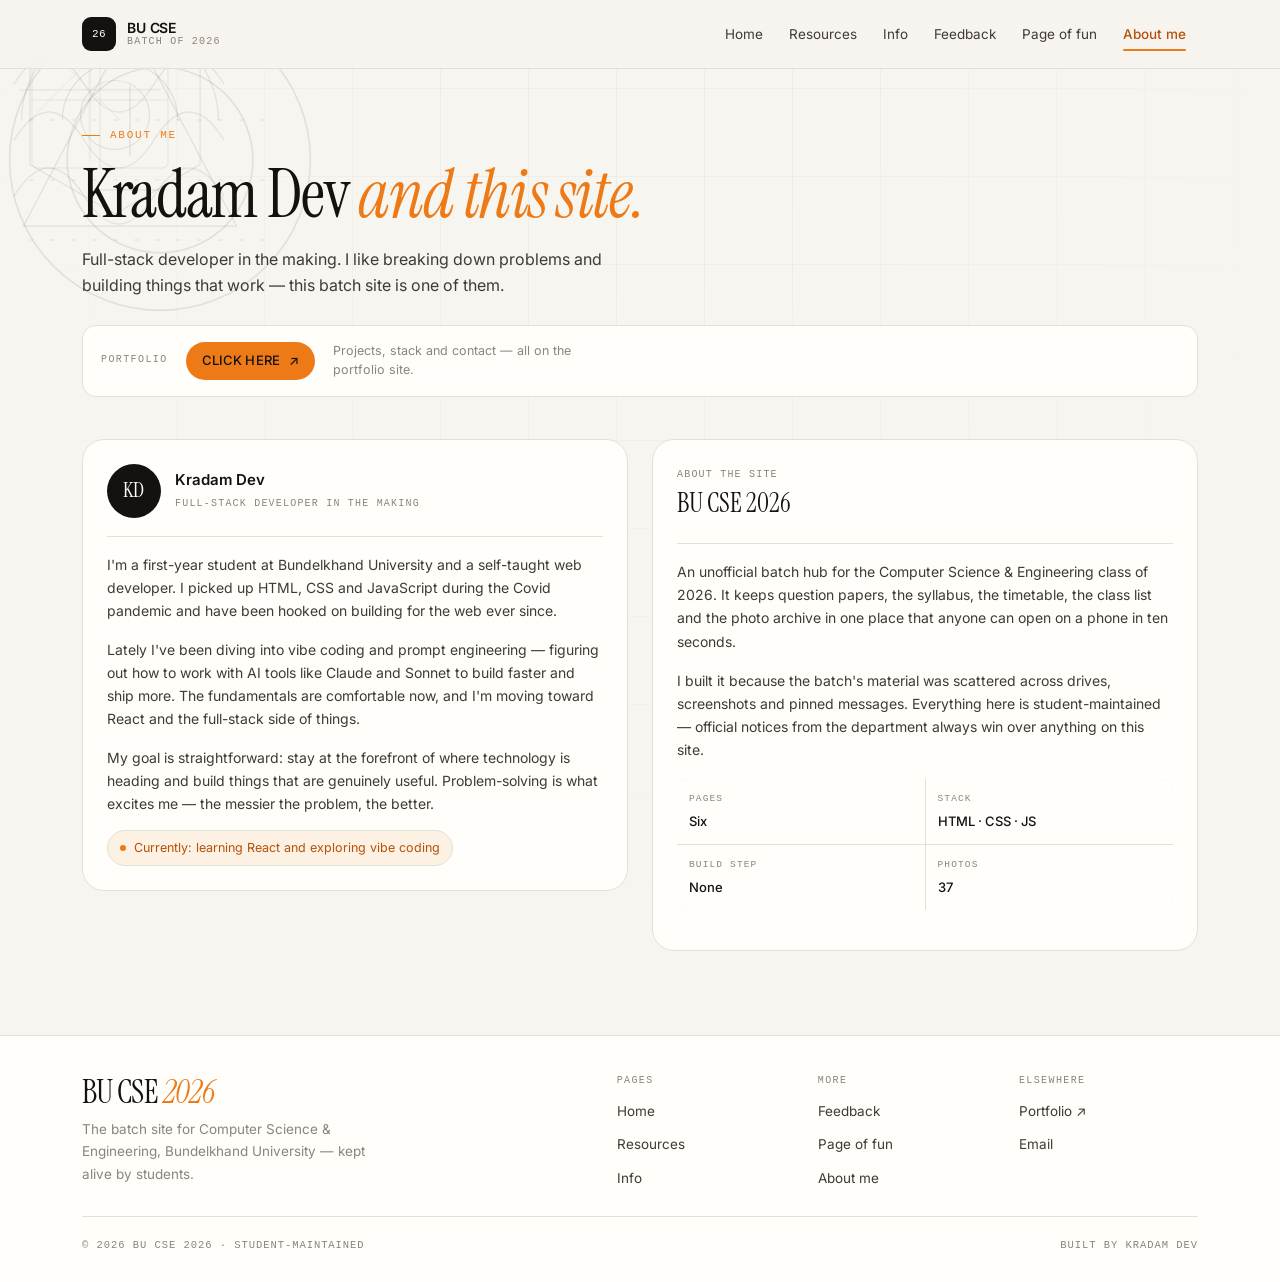
==== about.html @ b655465a "About: drop the quick-facts block from the Kradam Dev card" ====
<!DOCTYPE html>
<html lang="en" class="no-js">
<head>
<meta charset="utf-8">
<meta name="viewport" content="width=device-width, initial-scale=1">
<title>About me — Kradam Dev · BU CSE 2026</title>
<meta name="description" content="Kradam Dev — first-year CSE student at Bundelkhand University, self-taught web developer, and the person behind this batch site.">
<meta name="theme-color" content="#f7f5f0">
<meta property="og:title" content="About me — BU CSE 2026">
<meta property="og:description" content="Kradam Dev — first-year CSE student at Bundelkhand University, self-taught web developer, and the person behind this batch site.">
<meta property="og:type" content="website">
<link rel="icon" href="assets/favicon.svg" type="image/svg+xml">
<link rel="preconnect" href="https://fonts.googleapis.com">
<link rel="preconnect" href="https://fonts.gstatic.com" crossorigin>
<link href="https://fonts.googleapis.com/css2?family=Inter:wght@400;500;600&family=Instrument+Serif:ital@0;1&display=swap" rel="stylesheet">
<link rel="stylesheet" href="style.css">
<script>document.documentElement.classList.remove('no-js');</script>
</head>
<body>

<div class="bg-art" aria-hidden="true">
  <svg class="bg-art__shape bg-art__ring" viewBox="0 0 200 200"><circle cx="100" cy="100" r="94"/><circle cx="100" cy="100" r="58"/></svg>
  <svg class="bg-art__shape bg-art__tri" viewBox="0 0 200 200"><path d="M100 18 182 174H18z"/><path d="M100 66v54M74 146h52"/></svg>
  <svg class="bg-art__shape bg-art__plus" viewBox="0 0 200 200"><path d="M100 22v156M22 100h156"/></svg>
  <svg class="bg-art__shape bg-art__arc" viewBox="0 0 200 200"><path d="M18 100a82 82 0 0 1 164 0"/><path d="M52 100a48 48 0 0 1 96 0"/></svg>
  <svg class="bg-art__shape bg-art__square" viewBox="0 0 200 200"><rect x="32" y="32" width="136" height="136" rx="5"/><path d="M32 100h136M100 32v136"/></svg>
  <svg class="bg-art__shape bg-art__hex" viewBox="0 0 200 200"><path d="M100 14 174 57v86L100 186 26 143V57z"/><circle cx="100" cy="100" r="30"/></svg>
  <svg class="bg-art__shape bg-art__dots" viewBox="0 0 200 200"><path d="M20 40h160M20 80h160M20 120h160M20 160h160" stroke-dasharray="2 12"/></svg>
  <svg class="bg-art__shape bg-art__wave" viewBox="0 0 200 200"><path d="M10 140q25-40 50 0t50 0 50 0"/><path d="M10 100q25-40 50 0t50 0 50 0"/><path d="M10 60q25-40 50 0t50 0 50 0"/></svg>
  <svg class="bg-art__shape bg-art__cross" viewBox="0 0 200 200"><path d="M40 40 160 160M160 40 40 160"/></svg>
</div>

<a class="skip-link" href="#main" style="position:absolute;left:-9999px">Skip to content</a>

<header class="site-header">
  <div class="wrap header-inner">
    <a class="brand" href="index.html" aria-label="BU CSE 2026 — home">
      <span class="brand__mark" aria-hidden="true">26</span>
      <span class="brand__text">
        <span class="brand__name">BU CSE</span>
        <span class="brand__sub">Batch of 2026</span>
      </span>
    </a>

    <button class="nav-toggle" type="button" aria-expanded="false" aria-controls="site-nav" aria-label="Open menu">
      <span></span><span></span><span></span>
    </button>

    <nav class="nav" id="site-nav" aria-label="Primary">
      <a href="index.html">Home</a>
      <a href="resources.html">Resources</a>
      <a href="info.html">Info</a>
      <a href="feedback.html">Feedback</a>
      <a href="fun.html">Page of fun</a>
      <a href="about.html">About me</a>
    </nav>
  </div>
</header>

<main id="main">
  <section class="page-head">
    <div class="wrap reveal">
      <span class="eyebrow eyebrow--accent">About me</span>
      <h1>Kradam Dev <em>and this site.</em></h1>
      <p class="lead">
        Full-stack developer in the making. I like breaking down problems and building things
        that work — this batch site is one of them.
      </p>

      <div class="portfolio-cta">
        <span class="portfolio-cta__label">Portfolio</span>
        <a class="btn btn--accent btn--sm" href="https://kradam-portfolio.netlify.app/" target="_blank" rel="noopener">
          CLICK HERE <span class="arrow" aria-hidden="true">↗</span>
        </a>
        <span class="portfolio-cta__note">Projects, stack and contact — all on the portfolio site.</span>
      </div>
    </div>
  </section>

  <div class="wrap">
    <section class="section section--plain" style="padding-top:8px" id="about">
      <div class="about-cols reveal">
        <div class="about-card">
          <div class="about-card__head">
            <span class="avatar" aria-hidden="true">KD</span>
            <div>
              <div class="about-card__name">Kradam Dev</div>
              <div class="about-card__role">Full-stack developer in the making</div>
            </div>
          </div>

          <p>
            I'm a first-year student at Bundelkhand University and a self-taught web developer. I
            picked up HTML, CSS and JavaScript during the Covid pandemic and have been hooked on
            building for the web ever since.
          </p>
          <p>
            Lately I've been diving into vibe coding and prompt engineering — figuring out how to
            work with AI tools like Claude and Sonnet to build faster and ship more. The
            fundamentals are comfortable now, and I'm moving toward React and the full-stack side
            of things.
          </p>
          <p>
            My goal is straightforward: stay at the forefront of where technology is heading and
            build things that are genuinely useful. Problem-solving is what excites me — the
            messier the problem, the better.
          </p>

          <span class="now-chip">Currently: learning React and exploring vibe coding</span>

        </div>

        <div class="about-card">
          <div class="about-card__head">
            <div>
              <div class="about-card__role">About the site</div>
              <div class="about-card__name" style="font-family: var(--serif); font-size: 1.6rem; font-weight: 400">BU CSE 2026</div>
            </div>
          </div>

          <p>
            An unofficial batch hub for the Computer Science &amp; Engineering class of 2026. It
            keeps question papers, the syllabus, the timetable, the class list and the photo
            archive in one place that anyone can open on a phone in ten seconds.
          </p>
          <p>
            I built it because the batch's material was scattered across drives, screenshots and
            pinned messages. Everything here is student-maintained — official notices from the
            department always win over anything on this site.
          </p>

          <dl class="facts">
            <div><dt>Pages</dt><dd>Six</dd></div>
            <div><dt>Stack</dt><dd>HTML · CSS · JS</dd></div>
            <div><dt>Build step</dt><dd>None</dd></div>
            <div><dt>Photos</dt><dd>37</dd></div>
          </dl>
        </div>
      </div>
    </section>

  </div>
</main>

<footer class="site-footer">
  <div class="wrap">
    <div class="footer-top">
      <div class="footer-brand">
        <h2>BU CSE <em style="font-style:italic;color:var(--accent)">2026</em></h2>
        <p>The batch site for Computer Science &amp; Engineering, Bundelkhand University — kept alive by students.</p>
      </div>

      <div class="footer-links">
        <div>
          <h3>Pages</h3>
          <ul>
            <li><a href="index.html">Home</a></li>
            <li><a href="resources.html">Resources</a></li>
            <li><a href="info.html">Info</a></li>
          </ul>
        </div>
        <div>
          <h3>More</h3>
          <ul>
            <li><a href="feedback.html">Feedback</a></li>
            <li><a href="fun.html">Page of fun</a></li>
            <li><a href="about.html">About me</a></li>
          </ul>
        </div>
        <div>
          <h3>Elsewhere</h3>
          <ul>
            <li><a href="https://kradam-portfolio.netlify.app/" target="_blank" rel="noopener">Portfolio ↗</a></li>
            <li><a href="mailto:kradam2557@gmail.com">Email</a></li>
          </ul>
        </div>
      </div>
    </div>

    <div class="footer-bottom">
      <span>© <span data-year>2026</span> BU CSE 2026 · Student-maintained</span>
      <span>Built by <a href="https://kradam-portfolio.netlify.app/" target="_blank" rel="noopener">Kradam Dev</a></span>
    </div>
  </div>
</footer>

<script src="script.js" defer></script>
</body>
</html>
---- style.css ----
/* ==========================================================================
   BU CSE 2026 — batch site
   Light minimal: warm paper, ink text, one electric indigo accent.
   ========================================================================== */

/* --- Tokens --------------------------------------------------------------- */
:root {
  --paper: #f7f5f0;
  --paper-2: #fffefb;
  --ink: #141210;
  --ink-2: #403a33;
  --muted: #8b857a;
  --line: #e4e0d6;
  --line-strong: #cfc9bc;
  --accent: #ee7a17;
  --accent-ink: #b4510a;
  --accent-soft: #fdf1e4;

  --radius: 14px;
  --radius-lg: 22px;
  --shadow-sm: 0 1px 2px rgba(20, 18, 16, 0.04);
  --shadow: 0 1px 2px rgba(20, 18, 16, 0.04), 0 14px 34px -16px rgba(20, 18, 16, 0.14);

  --max: 1180px;
  --gutter: 20px;

  --sans: "Inter", system-ui, -apple-system, "Segoe UI", Roboto, Arial, sans-serif;
  --serif: "Instrument Serif", "Iowan Old Style", Georgia, "Times New Roman", serif;
  --mono: ui-monospace, SFMono-Regular, "SF Mono", Menlo, Consolas, monospace;
}

/* --- Reset ---------------------------------------------------------------- */
*,
*::before,
*::after { box-sizing: border-box; }

html {
  -webkit-text-size-adjust: 100%;
  scroll-behavior: smooth;
  scroll-padding-top: 96px;
}

body {
  margin: 0;
  background-color: var(--paper);
  color: var(--ink);
  font-family: var(--sans);
  font-size: 16px;
  line-height: 1.65;
  -webkit-font-smoothing: antialiased;
  overflow-x: hidden;
}

/* faint grid texture */
body::before {
  content: "";
  position: fixed;
  inset: 0;
  pointer-events: none;
  z-index: 0;
  background-image:
    linear-gradient(to right, rgba(20, 18, 16, 0.035) 1px, transparent 1px),
    linear-gradient(to bottom, rgba(20, 18, 16, 0.035) 1px, transparent 1px);
  background-size: 88px 88px;
  mask-image: radial-gradient(ellipse at 50% 0%, #000 20%, transparent 78%);
  -webkit-mask-image: radial-gradient(ellipse at 50% 0%, #000 20%, transparent 78%);
}

img,
svg { display: block; max-width: 100%; }

h1, h2, h3, h4 {
  margin: 0;
  font-weight: 400;
  letter-spacing: -0.01em;
  line-height: 1.06;
  text-wrap: balance;
}

p { margin: 0; }
ul, ol { margin: 0; padding: 0; list-style: none; }

a { color: inherit; text-decoration: none; }

:focus-visible {
  outline: 2px solid var(--accent);
  outline-offset: 3px;
  border-radius: 4px;
}

::selection { background: var(--accent); color: var(--ink); }

/* --- Layout helpers ------------------------------------------------------- */
.wrap {
  position: relative;
  z-index: 1;
  width: 100%;
  max-width: var(--max);
  margin-inline: auto;
  padding-inline: var(--gutter);
}

.eyebrow {
  display: inline-flex;
  align-items: center;
  gap: 10px;
  font-family: var(--mono);
  font-size: 11px;
  letter-spacing: 0.16em;
  text-transform: uppercase;
  color: var(--muted);
}

.eyebrow::before {
  content: "";
  width: 18px;
  height: 1px;
  background: var(--line-strong);
}

.eyebrow--accent { color: var(--accent); }
.eyebrow--accent::before { background: var(--accent); }

.serif { font-family: var(--serif); font-weight: 400; }
.serif em { font-style: italic; }

.lead {
  color: var(--ink-2);
  font-size: 1rem;
  max-width: 58ch;
}

/* inline highlighted link — used for plain-text URLs in body copy */
.inline-link {
  color: var(--accent-ink);
  font-weight: 500;
  padding: 0 2px;
  border-bottom: 1px solid rgba(238, 122, 23, 0.38);
  background-image: linear-gradient(var(--accent-soft), var(--accent-soft));
  background-repeat: no-repeat;
  background-position: 0 88%;
  background-size: 100% 38%;
  transition: background-size 0.2s ease, color 0.16s ease, border-color 0.16s ease;
}

.inline-link:hover,
.inline-link:focus-visible {
  color: var(--accent-ink);
  border-color: var(--accent);
  background-position: 0 0;
  background-size: 100% 100%;
}

/* --- Buttons -------------------------------------------------------------- */
.btn {
  display: inline-flex;
  align-items: center;
  justify-content: center;
  gap: 9px;
  min-height: 46px;
  padding: 0 20px;
  border: 1px solid transparent;
  border-radius: 999px;
  background: var(--ink);
  color: var(--paper-2);
  font-family: var(--sans);
  font-size: 14px;
  font-weight: 500;
  letter-spacing: 0.01em;
  cursor: pointer;
  transition: transform 0.18s ease, background-color 0.18s ease, color 0.18s ease,
    border-color 0.18s ease, box-shadow 0.18s ease;
}

.btn:hover { transform: translateY(-2px); box-shadow: var(--shadow); }
.btn:active { transform: translateY(0); }

.btn--accent { background: var(--accent); color: var(--ink); }
.btn--accent:hover { background: #f78f38; }

.btn--ghost {
  background: transparent;
  color: var(--ink);
  border-color: var(--line-strong);
}
.btn--ghost:hover { border-color: var(--ink); background: rgba(20, 18, 16, 0.03); }

.btn--sm { min-height: 38px; padding: 0 15px; font-size: 13px; }

.btn .arrow { transition: transform 0.18s ease; }
.btn:hover .arrow { transform: translateX(3px); }

/* --- Header --------------------------------------------------------------- */
.site-header {
  position: sticky;
  top: 0;
  z-index: 50;
  background: rgba(247, 245, 240, 0.82);
  backdrop-filter: saturate(140%) blur(12px);
  -webkit-backdrop-filter: saturate(140%) blur(12px);
  border-bottom: 1px solid var(--line);
}

.header-inner {
  display: flex;
  align-items: center;
  justify-content: space-between;
  gap: 16px;
  min-height: 68px;
}

.brand {
  display: inline-flex;
  align-items: center;
  gap: 11px;
  flex-shrink: 0;
}

.brand__mark {
  display: grid;
  place-items: center;
  width: 34px;
  height: 34px;
  border-radius: 9px;
  background: var(--ink);
  color: var(--paper-2);
  font-family: var(--mono);
  font-size: 11px;
  letter-spacing: 0.04em;
}

.brand__text {
  display: flex;
  flex-direction: column;
  line-height: 1.15;
}

.brand__name {
  font-size: 14px;
  font-weight: 600;
  letter-spacing: -0.01em;
}

.brand__sub {
  font-family: var(--mono);
  font-size: 10px;
  letter-spacing: 0.12em;
  text-transform: uppercase;
  color: var(--muted);
}

.nav {
  display: flex;
  align-items: center;
  gap: 2px;
}

.nav a {
  position: relative;
  padding: 8px 12px;
  border-radius: 999px;
  font-size: 13.5px;
  color: var(--ink-2);
  transition: color 0.16s ease, background-color 0.16s ease;
}

.nav a:hover { color: var(--ink); background: rgba(20, 18, 16, 0.045); }

.nav a[aria-current="page"] {
  color: var(--accent-ink);
  font-weight: 500;
}

.nav a[aria-current="page"]::after {
  content: "";
  position: absolute;
  left: 12px;
  right: 12px;
  bottom: 2px;
  height: 2px;
  border-radius: 2px;
  background: var(--accent);
}

.nav-toggle {
  display: none;
  align-items: center;
  justify-content: center;
  width: 42px;
  height: 42px;
  padding: 0;
  border: 1px solid var(--line-strong);
  border-radius: 10px;
  background: transparent;
  color: var(--ink);
  cursor: pointer;
}

.nav-toggle span {
  display: block;
  width: 17px;
  height: 1.5px;
  background: currentColor;
  transition: transform 0.2s ease, opacity 0.2s ease;
}

.nav-toggle span + span { margin-top: 4px; }

.nav-toggle[aria-expanded="true"] span:nth-child(1) { transform: translateY(5.5px) rotate(45deg); }
.nav-toggle[aria-expanded="true"] span:nth-child(2) { opacity: 0; }
.nav-toggle[aria-expanded="true"] span:nth-child(3) { transform: translateY(-5.5px) rotate(-45deg); }

/* --- Hero ----------------------------------------------------------------- */
.hero {
  position: relative;
  padding: 32px 0 44px;
}

.hero__grid {
  display: grid;
  gap: 40px;
}

.hero h1 {
  margin: 14px 0 0;
  font-family: var(--serif);
  font-size: clamp(2.6rem, 9.5vw, 5.4rem);
  line-height: 0.96;
  letter-spacing: -0.02em;
}

.hero h1 .line { display: block; }
.hero h1 em {
  font-style: italic;
  color: var(--accent);
}

.hero__lead {
  margin-top: 18px;
  max-width: 46ch;
  color: var(--ink-2);
  font-size: 1.02rem;
}

.hero__actions {
  display: flex;
  flex-wrap: wrap;
  gap: 10px;
  margin-top: 28px;
}

.hero-aside {
  display: grid;
  gap: 18px;
  align-content: start;
}

.hero__meta {
  display: flex;
  flex-wrap: wrap;
  gap: 6px 14px;
  margin-top: 0;
  padding-top: 0;
  border-top: 0;
  font-family: var(--mono);
  font-size: 10px;
  letter-spacing: 0.1em;
  text-transform: uppercase;
  color: var(--muted);
}

.hero__meta span { display: inline-flex; align-items: center; gap: 8px; }
.hero__meta span::before {
  content: "";
  width: 5px;
  height: 5px;
  border-radius: 50%;
  background: var(--accent);
}

/* hero card */
.hero-card {
  position: relative;
  padding: 22px;
  border: 1px solid var(--line);
  border-radius: var(--radius-lg);
  background: var(--paper-2);
  box-shadow: var(--shadow);
}

.hero-card__uni {
  display: flex;
  align-items: center;
  gap: 12px;
  padding-bottom: 16px;
  margin-bottom: 16px;
  border-bottom: 1px solid var(--line);
}

.hero-card__logo {
  width: 46px;
  height: 46px;
  flex-shrink: 0;
  object-fit: contain;
}

.hero-card__uni-text { display: grid; gap: 3px; min-width: 0; }

.hero-card__uni-name {
  font-size: 13.5px;
  font-weight: 600;
  letter-spacing: -0.01em;
  line-height: 1.2;
}

.hero-card__uni-place {
  font-family: var(--mono);
  font-size: 9.5px;
  letter-spacing: 0.08em;
  text-transform: uppercase;
  color: var(--muted);
  line-height: 1.4;
}

.hero-card__top {
  display: flex;
  align-items: flex-start;
  justify-content: space-between;
  gap: 14px;
  padding-bottom: 16px;
  border-bottom: 1px solid var(--line);
}

.clock {
  font-family: var(--mono);
  font-size: clamp(1.9rem, 8vw, 2.6rem);
  letter-spacing: -0.03em;
  line-height: 1;
  font-variant-numeric: tabular-nums;
}

.clock__zone {
  display: block;
  margin-top: 8px;
  font-family: var(--mono);
  font-size: 10px;
  letter-spacing: 0.16em;
  text-transform: uppercase;
  color: var(--muted);
}

.badge-2026 {
  display: grid;
  place-items: center;
  width: 66px;
  height: 66px;
  flex-shrink: 0;
  border-radius: 50%;
  background: var(--accent);
  color: var(--ink);
  font-family: var(--mono);
  font-size: 12px;
  letter-spacing: 0.06em;
  transform: rotate(9deg);
  box-shadow: 0 10px 24px -12px rgba(238, 122, 23, 0.55);
}

.hero-card__stats {
  display: grid;
  grid-template-columns: repeat(2, 1fr);
  gap: 1px;
  margin-top: 4px;
  background: var(--line);
  border-radius: 10px;
  overflow: hidden;
}

.stat {
  padding: 16px 14px;
  background: var(--paper-2);
}

.stat__num {
  font-family: var(--serif);
  font-size: 1.85rem;
  line-height: 1;
  letter-spacing: -0.01em;
}

.stat__label {
  margin-top: 6px;
  font-family: var(--mono);
  font-size: 10px;
  letter-spacing: 0.13em;
  text-transform: uppercase;
  color: var(--muted);
}

.hero-card__note {
  margin-top: 14px;
  font-size: 12.5px;
  color: var(--muted);
  line-height: 1.5;
}

/* --- Marquee -------------------------------------------------------------- */
.marquee {
  position: relative;
  z-index: 1;
  overflow: hidden;
  border-block: 1px solid var(--line);
  background: var(--paper-2);
  padding: 13px 0;
}

.marquee__track {
  display: flex;
  width: max-content;
  animation: slide 42s linear infinite;
}

.marquee:hover .marquee__track { animation-play-state: paused; }

.marquee__group {
  display: flex;
  align-items: center;
  gap: 0;
  flex-shrink: 0;
}

.marquee__group span {
  display: inline-flex;
  align-items: center;
  gap: 26px;
  padding-right: 26px;
  font-family: var(--mono);
  font-size: 11.5px;
  letter-spacing: 0.14em;
  text-transform: uppercase;
  color: var(--ink-2);
  white-space: nowrap;
}

.marquee__group span::after {
  content: "✳";
  color: var(--accent-ink);
  font-size: 10px;
}

@keyframes slide {
  from { transform: translateX(0); }
  to { transform: translateX(-50%); }
}

/* --- Sections ------------------------------------------------------------- */
.section {
  position: relative;
  padding: 62px 0;
  border-top: 1px solid var(--line);
}

.section--plain { border-top: 0; }

.section__head {
  display: grid;
  gap: 14px;
  margin-bottom: 34px;
}

.section__head h2 {
  font-family: var(--serif);
  font-size: clamp(2rem, 6.5vw, 3.1rem);
  letter-spacing: -0.02em;
}

.section__head h2 em { font-style: italic; color: var(--accent); }

.section__head .lead { max-width: 52ch; }

.section__head--split {
  grid-template-columns: 1fr;
  align-items: end;
}

/* --- Inside grid (4 cards) ------------------------------------------------ */
.inside-grid {
  display: grid;
  gap: 14px;
  grid-template-columns: 1fr;
}

.inside-card {
  position: relative;
  display: flex;
  flex-direction: column;
  gap: 14px;
  padding: 22px;
  border: 1px solid var(--line);
  border-radius: var(--radius);
  background: var(--paper-2);
  overflow: hidden;
  transition: border-color 0.2s ease, transform 0.2s ease, box-shadow 0.2s ease;
}

.inside-card::after {
  content: "";
  position: absolute;
  inset: auto -30% -60% auto;
  width: 180px;
  height: 180px;
  border-radius: 50%;
  background: var(--accent-soft);
  opacity: 0;
  transition: opacity 0.25s ease, transform 0.25s ease;
  transform: translateY(14px);
}

.inside-card:hover {
  border-color: var(--line-strong);
  transform: translateY(-3px);
  box-shadow: var(--shadow);
}

.inside-card:hover::after { opacity: 1; transform: translateY(0); }

.inside-card > * { position: relative; z-index: 1; }

.inside-card__top {
  display: flex;
  align-items: center;
  justify-content: space-between;
  gap: 12px;
}

.inside-card__num {
  font-family: var(--mono);
  font-size: 11px;
  letter-spacing: 0.14em;
  color: var(--muted);
}

.inside-card__icon {
  display: grid;
  place-items: center;
  width: 38px;
  height: 38px;
  border-radius: 10px;
  background: var(--paper);
  border: 1px solid var(--line);
  color: var(--accent-ink);
}

.inside-card h3 {
  font-family: var(--serif);
  font-size: 1.65rem;
  letter-spacing: -0.01em;
}

.inside-card p {
  font-size: 14px;
  color: var(--ink-2);
  line-height: 1.6;
}

.tag-row {
  display: flex;
  flex-wrap: wrap;
  gap: 6px;
  margin-top: auto;
}

.tag {
  padding: 4px 9px;
  border: 1px solid var(--line);
  border-radius: 999px;
  font-family: var(--mono);
  font-size: 10px;
  letter-spacing: 0.08em;
  text-transform: uppercase;
  color: var(--muted);
  background: var(--paper);
}

.inside-card__link {
  display: inline-flex;
  align-items: center;
  gap: 7px;
  font-size: 13px;
  font-weight: 500;
  color: var(--accent-ink);
  margin-top: 4px;
}

.inside-card__link .arrow { transition: transform 0.18s ease; }
.inside-card:hover .inside-card__link .arrow { transform: translateX(4px); }

/* --- Info preview --------------------------------------------------------- */
.info-panel {
  display: grid;
  gap: 14px;
  align-items: start;
}

.panel {
  padding: 20px;
  border: 1px solid var(--line);
  border-radius: var(--radius);
  background: var(--paper-2);
}

.panel__head {
  display: flex;
  align-items: baseline;
  justify-content: space-between;
  gap: 12px;
  margin-bottom: 16px;
}

.panel__head h3 {
  font-family: var(--mono);
  font-size: 11px;
  letter-spacing: 0.14em;
  text-transform: uppercase;
  color: var(--ink);
}

.panel__note {
  font-family: var(--mono);
  font-size: 10px;
  letter-spacing: 0.1em;
  text-transform: uppercase;
  color: var(--accent-ink);
}

.timetable {
  width: 100%;
  border-collapse: collapse;
  font-size: 13px;
}

.timetable th {
  text-align: left;
  padding: 0 0 10px;
  font-family: var(--mono);
  font-size: 10px;
  font-weight: 400;
  letter-spacing: 0.12em;
  text-transform: uppercase;
  color: var(--muted);
  border-bottom: 1px solid var(--line);
}

.timetable td {
  padding: 10px 0;
  border-bottom: 1px solid var(--line);
  vertical-align: top;
  color: var(--ink-2);
}

.timetable tr:last-child td { border-bottom: 0; }

.timetable td:first-child {
  font-family: var(--mono);
  font-size: 11.5px;
  color: var(--ink);
  white-space: nowrap;
  padding-right: 14px;
}

/* --- Timetable grid ------------------------------------------------------- */
.table-scroll {
  overflow-x: auto;
  -webkit-overflow-scrolling: touch;
  margin: 0 -2px;
  padding: 2px 2px 6px;
}

.timetable--grid {
  width: 100%;
  min-width: 540px;
  border-collapse: collapse;
  font-size: 12.5px;
}

.timetable--grid caption {
  caption-side: bottom;
  text-align: left;
  padding-top: 10px;
  font-family: var(--mono);
  font-size: 10px;
  letter-spacing: 0.08em;
  text-transform: uppercase;
  color: var(--muted);
}

.timetable--grid th,
.timetable--grid td {
  border: 1px solid var(--line);
  padding: 8px 9px;
  text-align: left;
  vertical-align: top;
}

.timetable--grid thead th {
  background: var(--paper);
  font-family: var(--mono);
  font-weight: 400;
  font-size: 9px;
  letter-spacing: 0.08em;
  text-transform: uppercase;
  color: var(--muted);
  white-space: nowrap;
}

.timetable--grid thead th b {
  display: block;
  margin-bottom: 2px;
  font-size: 11px;
  font-weight: 600;
  color: var(--ink);
  letter-spacing: 0.1em;
}

.timetable--grid tbody th {
  position: sticky;
  left: 0;
  z-index: 1;
  width: 54px;
  background: var(--paper);
  font-family: var(--mono);
  font-size: 10px;
  font-weight: 500;
  letter-spacing: 0.1em;
  text-transform: uppercase;
  color: var(--ink);
}

.timetable--grid td.is-lab { background: #fffaf4; }

.timetable--grid td.is-empty {
  background-image: repeating-linear-gradient(135deg, rgba(20, 18, 16, 0.045) 0 1px, transparent 1px 8px);
}

.tt-code {
  display: block;
  font-family: var(--mono);
  font-size: 10px;
  letter-spacing: 0.04em;
  color: var(--accent-ink);
}

.tt-name {
  display: block;
  margin-top: 3px;
  font-size: 12px;
  line-height: 1.35;
  color: var(--ink);
}

.tt-entry { display: block; }

.tt-entry + .tt-entry {
  margin-top: 9px;
  padding-top: 9px;
  border-top: 1px dashed var(--line-strong);
}

.tt-fac {
  display: block;
  margin-top: 3px;
  font-size: 10.5px;
  line-height: 1.35;
  color: var(--muted);
}

.panel__link {
  font-family: var(--mono);
  font-size: 10px;
  letter-spacing: 0.1em;
  text-transform: uppercase;
  color: var(--accent-ink);
  border-bottom: 1px solid transparent;
  transition: border-color 0.16s ease;
}

.panel__link:hover { border-color: var(--accent); }

.panel__foot {
  margin-top: 14px;
  padding-top: 12px;
  border-top: 1px solid var(--line);
  font-size: 12px;
  line-height: 1.6;
  color: var(--muted);
}

/* --- Subject legend ------------------------------------------------------- */
.legend {
  display: grid;
  gap: 1px;
  background: var(--line);
  border-radius: 9px;
  overflow: hidden;
}

.legend > div {
  display: flex;
  flex-wrap: wrap;
  align-items: baseline;
  justify-content: space-between;
  gap: 4px 12px;
  padding: 9px 11px;
  background: var(--paper-2);
  font-size: 12.5px;
  color: var(--ink);
}

.legend code {
  font-family: var(--mono);
  font-size: 10.5px;
  letter-spacing: 0.04em;
  color: var(--accent-ink);
  margin-right: 6px;
}

.legend__fac {
  font-size: 11.5px;
  color: var(--muted);
}

.search-field {
  display: flex;
  align-items: center;
  gap: 8px;
  padding: 0 12px;
  height: 38px;
  margin-bottom: 12px;
  border: 1px solid var(--line);
  border-radius: 9px;
  background: var(--paper);
  color: var(--muted);
  transition: border-color 0.16s ease;
}

.search-field:focus-within { border-color: var(--accent); }

.search-field input {
  flex: 1;
  min-width: 0;
  border: 0;
  background: transparent;
  font-family: var(--sans);
  font-size: 13px;
  color: var(--ink);
  outline: none;
}

.search-field input::placeholder { color: var(--muted); }

.student-list {
  display: grid;
  gap: 1px;
  background: var(--line);
  border-radius: 9px;
  overflow: hidden;
  max-height: 340px;
  overflow-y: auto;
}

.student-list li {
  display: flex;
  align-items: center;
  justify-content: flex-start;
  gap: 12px;
  padding: 10px 12px;
  background: var(--paper-2);
  font-size: 13px;
}

.student-list li .roll {
  font-family: var(--mono);
  font-size: 10.5px;
  letter-spacing: 0.06em;
  color: var(--muted);
}

.student-list li .sname {
  display: inline-flex;
  align-items: center;
  gap: 7px;
  min-width: 0;
}

.badge-cr {
  padding: 1px 6px;
  border-radius: 999px;
  background: var(--accent-soft);
  color: var(--accent-ink);
  font-family: var(--mono);
  font-size: 9px;
  letter-spacing: 0.1em;
  text-transform: uppercase;
  line-height: 1.6;
}

/* full-width variant used on the Info page */
.student-list--wide {
  max-height: none;
  overflow: visible;
  grid-template-columns: 1fr;
}

@media (min-width: 620px) {
  .student-list--wide { grid-template-columns: repeat(2, minmax(0, 1fr)); }
}

@media (min-width: 900px) {
  .student-list--wide { grid-template-columns: repeat(3, minmax(0, 1fr)); }
}

.student-list li.is-hidden { display: none; }

.student-list__empty {
  padding: 14px 12px;
  background: var(--paper-2);
  font-size: 13px;
  color: var(--muted);
}

/* --- Feedback ------------------------------------------------------------- */
.feedback-panel {
  display: grid;
  gap: 24px;
  padding: 24px;
  border: 1px solid var(--line);
  border-radius: var(--radius-lg);
  background: var(--paper-2);
  box-shadow: var(--shadow-sm);
}

.form {
  display: grid;
  gap: 14px;
}

.field { display: grid; gap: 6px; }

.field label {
  font-family: var(--mono);
  font-size: 10px;
  letter-spacing: 0.13em;
  text-transform: uppercase;
  color: var(--muted);
}

.field input,
.field textarea,
.field select {
  width: 100%;
  padding: 11px 13px;
  border: 1px solid var(--line);
  border-radius: 9px;
  background: var(--paper);
  color: var(--ink);
  font-family: var(--sans);
  font-size: 14px;
  line-height: 1.5;
  transition: border-color 0.16s ease, background-color 0.16s ease;
}

.field textarea { resize: vertical; min-height: 104px; }

.field input:focus,
.field textarea:focus,
.field select:focus {
  outline: none;
  border-color: var(--accent);
  background: var(--paper-2);
  box-shadow: 0 0 0 3px rgba(238, 122, 23, 0.12);
}

.field-row {
  display: grid;
  gap: 14px;
  grid-template-columns: 1fr;
}

.form__foot {
  display: flex;
  flex-wrap: wrap;
  align-items: center;
  justify-content: space-between;
  gap: 12px;
  margin-top: 2px;
}

.form__hint {
  font-size: 12px;
  color: var(--muted);
  max-width: 34ch;
}

.feedback-aside {
  display: grid;
  gap: 16px;
  align-content: start;
}

.feedback-aside h3 {
  font-family: var(--serif);
  font-size: 1.6rem;
}

.checklist { display: grid; gap: 9px; }

.checklist li {
  display: grid;
  grid-template-columns: auto 1fr;
  gap: 9px;
  font-size: 13.5px;
  color: var(--ink-2);
}

.checklist li::before {
  content: "→";
  color: var(--accent-ink);
  font-size: 12px;
  line-height: 1.6;
}

/* --- About ---------------------------------------------------------------- */
.about-grid {
  display: grid;
  gap: 28px;
  align-items: start;
}

.about-card {
  padding: 24px;
  border: 1px solid var(--line);
  border-radius: var(--radius-lg);
  background: var(--paper-2);
}

.about-card__head {
  display: flex;
  align-items: center;
  gap: 14px;
  padding-bottom: 18px;
  border-bottom: 1px solid var(--line);
}

.avatar {
  display: grid;
  place-items: center;
  width: 54px;
  height: 54px;
  flex-shrink: 0;
  border-radius: 50%;
  background: var(--ink);
  color: var(--paper-2);
  font-family: var(--serif);
  font-size: 1.3rem;
  letter-spacing: 0.02em;
}

.about-card__name { font-size: 15px; font-weight: 600; }

.about-card__role {
  font-family: var(--mono);
  font-size: 10px;
  letter-spacing: 0.12em;
  text-transform: uppercase;
  color: var(--muted);
  margin-top: 3px;
}

.about-card p {
  margin-top: 16px;
  font-size: 14px;
  color: var(--ink-2);
}

.facts {
  display: grid;
  grid-template-columns: repeat(2, 1fr);
  gap: 1px;
  margin-top: 18px;
  background: var(--line);
  border-radius: 10px;
  overflow: hidden;
}

.facts div {
  padding: 12px;
  background: var(--paper-2);
}

.facts dt {
  font-family: var(--mono);
  font-size: 9.5px;
  letter-spacing: 0.12em;
  text-transform: uppercase;
  color: var(--muted);
}

.facts dd {
  margin: 4px 0 0;
  font-size: 13px;
  font-weight: 500;
}

.about-card__actions {
  display: flex;
  flex-wrap: wrap;
  gap: 9px;
  margin-top: 18px;
}

/* --- Page (stub) header --------------------------------------------------- */
.page-head {
  padding: 48px 0 34px;
}

.page-head h1 {
  margin: 16px 0 0;
  font-family: var(--serif);
  font-size: clamp(2.4rem, 8vw, 4.2rem);
  letter-spacing: -0.02em;
  line-height: 1;
}

.page-head h1 em { font-style: italic; color: var(--accent); }

.page-head .lead { margin-top: 18px; }

.stub {
  display: grid;
  gap: 22px;
  padding: 26px;
  border: 1px solid var(--line);
  border-radius: var(--radius-lg);
  background: var(--paper-2);
  margin-bottom: 64px;
}

.stub__status {
  display: inline-flex;
  align-items: center;
  gap: 8px;
  align-self: start;
  padding: 6px 12px;
  border: 1px dashed var(--line-strong);
  border-radius: 999px;
  font-family: var(--mono);
  font-size: 10px;
  letter-spacing: 0.13em;
  text-transform: uppercase;
  color: var(--muted);
}

.stub__status::before {
  content: "";
  width: 6px;
  height: 6px;
  border-radius: 50%;
  background: var(--accent);
}

.stub h2 {
  font-family: var(--serif);
  font-size: clamp(1.6rem, 5vw, 2.1rem);
}

.stub__cols {
  display: grid;
  gap: 20px;
}

.stub__cols h3 {
  font-family: var(--mono);
  font-size: 10px;
  letter-spacing: 0.14em;
  text-transform: uppercase;
  color: var(--muted);
  margin-bottom: 10px;
}

.stub__actions {
  display: flex;
  flex-wrap: wrap;
  gap: 10px;
  padding-top: 4px;
}

/* --- Footer --------------------------------------------------------------- */
.site-footer {
  position: relative;
  z-index: 1;
  border-top: 1px solid var(--line);
  background: var(--paper-2);
  padding: 40px 0 28px;
}

.footer-top {
  display: grid;
  gap: 26px;
  padding-bottom: 26px;
  border-bottom: 1px solid var(--line);
}

.footer-brand h2 {
  font-family: var(--serif);
  font-size: 2rem;
  letter-spacing: -0.02em;
}

.footer-brand p {
  margin-top: 8px;
  font-size: 13.5px;
  color: var(--muted);
  max-width: 34ch;
}

.footer-links {
  display: grid;
  grid-template-columns: repeat(2, minmax(0, 1fr));
  gap: 22px;
}

.footer-links h3 {
  font-family: var(--mono);
  font-size: 10px;
  letter-spacing: 0.14em;
  text-transform: uppercase;
  color: var(--muted);
  margin-bottom: 10px;
}

.footer-links ul { display: grid; gap: 7px; }

.footer-links a {
  font-size: 13.5px;
  color: var(--ink-2);
  transition: color 0.16s ease;
}

.footer-links a:hover { color: var(--accent); }

.footer-bottom {
  display: flex;
  flex-wrap: wrap;
  align-items: center;
  justify-content: space-between;
  gap: 10px;
  padding-top: 20px;
  font-family: var(--mono);
  font-size: 10.5px;
  letter-spacing: 0.09em;
  text-transform: uppercase;
  color: var(--muted);
}

.footer-bottom a:hover { color: var(--accent); }

/* --- Reveal animation ----------------------------------------------------- */
.reveal {
  opacity: 0;
  transform: translateY(14px);
  transition: opacity 0.6s cubic-bezier(0.22, 1, 0.36, 1),
    transform 0.6s cubic-bezier(0.22, 1, 0.36, 1);
}

.reveal.is-in { opacity: 1; transform: none; }

.no-js .reveal { opacity: 1; transform: none; }

/* --- Breakpoints ---------------------------------------------------------- */
@media (min-width: 620px) {
  .inside-grid { grid-template-columns: repeat(2, 1fr); }
  .field-row { grid-template-columns: 1fr 1fr; }
  .footer-top { grid-template-columns: 1.2fr 1fr; }
  .stub__cols { grid-template-columns: 1fr 1fr; }
  .hero-card__stats { grid-template-columns: repeat(4, 1fr); }
  .feedback-panel { grid-template-columns: 1.4fr 1fr; align-items: start; }
}

@media (min-width: 900px) {
  :root { --gutter: 32px; }

  .hero { padding: 44px 0 56px; }
  .hero__grid { grid-template-columns: 1.35fr 0.85fr; gap: 56px; align-items: start; }
  .hero-card { margin-top: 0; }

  .section { padding: 84px 0; }
  .section__head { margin-bottom: 44px; }
  .section__head--split { grid-template-columns: 1.4fr 1fr; gap: 40px; }

  .inside-grid { grid-template-columns: repeat(4, 1fr); gap: 16px; }
  .inside-card { padding: 24px 20px; min-height: 300px; }

  .info-panel { grid-template-columns: 1.1fr 1fr; gap: 16px; }


  .about-grid { grid-template-columns: 1fr 1.15fr; gap: 44px; }

  .footer-top { grid-template-columns: 1.4fr 1.6fr; }
  .footer-links { grid-template-columns: repeat(3, minmax(0, 1fr)); }

  .feedback-panel { padding: 34px; }
  .stub { padding: 34px; }
}

@media (min-width: 1100px) {
  .hero h1 { font-size: 5rem; }
}

/* --- Mobile nav ----------------------------------------------------------- */
@media (max-width: 859px) {
  .nav-toggle { display: inline-flex; flex-direction: column; }

  .nav {
    position: absolute;
    top: 100%;
    left: 0;
    right: 0;
    display: none;
    flex-direction: column;
    align-items: stretch;
    gap: 2px;
    padding: 12px var(--gutter) 18px;
    background: var(--paper-2);
    border-bottom: 1px solid var(--line);
    box-shadow: var(--shadow);
  }

  .nav.is-open { display: flex; }

  .nav a { padding: 12px 10px; border-radius: 9px; font-size: 15px; }

  .nav a[aria-current="page"]::after { display: none; }

  .nav a[aria-current="page"] { background: var(--accent-soft); }
}

@media (prefers-reduced-motion: reduce) {
  html { scroll-behavior: auto; }
  .marquee__track { animation: none; }
  .reveal { opacity: 1; transform: none; transition: none; }
  * { transition-duration: 0.01ms !important; }
}

/* --- Download cards ------------------------------------------------------- */
.file-grid {
  display: grid;
  gap: 12px;
}

.file-card {
  display: grid;
  grid-template-columns: auto 1fr;
  gap: 6px 16px;
  padding: 20px;
  border: 1px solid var(--line);
  border-radius: var(--radius);
  background: var(--paper-2);
  transition: border-color 0.2s ease, transform 0.2s ease, box-shadow 0.2s ease;
}

.file-card:hover {
  border-color: var(--accent);
  transform: translateY(-2px);
  box-shadow: var(--shadow);
}

.file-card__icon {
  grid-row: span 2;
  display: grid;
  place-items: center;
  width: 46px;
  height: 46px;
  border-radius: 10px;
  background: var(--accent-soft);
  color: var(--accent-ink);
  font-family: var(--mono);
  font-size: 10px;
  letter-spacing: 0.08em;
  align-self: start;
}

.file-card__body { display: grid; gap: 4px; min-width: 0; }

.file-card__title {
  font-family: var(--serif);
  font-size: 1.3rem;
  line-height: 1.2;
  color: var(--ink);
}

.file-card__meta {
  font-size: 12.5px;
  line-height: 1.55;
  color: var(--muted);
}

.file-card__cta {
  grid-column: 2;
  margin-top: 6px;
  font-family: var(--mono);
  font-size: 10px;
  letter-spacing: 0.12em;
  text-transform: uppercase;
  color: var(--accent-ink);
}

@media (min-width: 620px) {
  .file-card {
    grid-template-columns: auto 1fr auto;
    align-items: center;
    padding: 22px 24px;
  }
  .file-card__icon { grid-row: span 1; width: 52px; height: 52px; }
  .file-card__cta { grid-column: auto; margin-top: 0; white-space: nowrap; }
}

/* --- Scheme table --------------------------------------------------------- */
.scheme-table { min-width: 640px; }

.scheme-table td.code {
  font-family: var(--mono);
  font-size: 10.5px;
  letter-spacing: 0.02em;
  color: var(--accent-ink);
  white-space: normal;
}

.scheme-table td.num {
  font-family: var(--mono);
  font-size: 11px;
  white-space: nowrap;
  color: var(--ink-2);
}

.scheme-table tr.is-total td {
  border-top: 1px solid var(--line-strong);
  font-weight: 500;
  color: var(--ink);
  background: var(--paper);
}

.scheme-table caption { caption-side: bottom; }

/* --- Photo grid ----------------------------------------------------------- */
.photo-grid {
  display: grid;
  grid-template-columns: repeat(2, minmax(0, 1fr));
  gap: 8px;
}

.photo-grid__item {
  position: relative;
  display: block;
  padding: 0;
  border: 1px solid var(--line);
  border-radius: 12px;
  overflow: hidden;
  background: var(--paper);
  cursor: zoom-in;
  aspect-ratio: 1 / 1;
  transition: border-color 0.2s ease, transform 0.2s ease, box-shadow 0.2s ease;
}

.photo-grid__item--lead { grid-column: span 2; aspect-ratio: 16 / 10; }

.photo-grid__item img {
  width: 100%;
  height: 100%;
  object-fit: cover;
  transition: transform 0.5s cubic-bezier(0.22, 1, 0.36, 1);
}

.photo-grid__item:hover { border-color: var(--line-strong); box-shadow: var(--shadow); }
.photo-grid__item:hover img { transform: scale(1.04); }
.photo-grid__item:focus-visible { outline: 2px solid var(--accent); outline-offset: 3px; }

.photo-grid__label {
  position: absolute;
  left: 8px;
  bottom: 8px;
  max-width: calc(100% - 16px);
  padding: 5px 9px;
  border-radius: 7px;
  background: rgba(255, 254, 251, 0.9);
  backdrop-filter: blur(6px);
  -webkit-backdrop-filter: blur(6px);
  font-family: var(--mono);
  font-size: 9.5px;
  letter-spacing: 0.1em;
  text-transform: uppercase;
  color: var(--ink-2);
  text-align: left;
}

.photo-grid__item--strip {
  grid-column: span 2;
  aspect-ratio: 16 / 10;
}

.photo-grid__item--strip img { object-position: center 42%; }

@media (min-width: 620px) {
  .photo-grid { grid-template-columns: repeat(3, minmax(0, 1fr)); gap: 10px; }
  .photo-grid__item--strip { grid-column: 1 / -1; aspect-ratio: 16 / 7; }
  .photo-grid__item--lead { grid-column: span 2; grid-row: span 2; aspect-ratio: auto; }
  .photo-grid__item--lead img { min-height: 100%; }
}

/* --- Photo wall (full gallery page) --------------------------------------- */
.photo-wall {
  columns: 2;
  column-gap: 8px;
}

.photo-wall__item {
  position: relative;
  display: block;
  width: 100%;
  margin: 0 0 8px;
  padding: 0;
  border: 1px solid var(--line);
  border-radius: 12px;
  overflow: hidden;
  background: var(--paper);
  cursor: zoom-in;
  break-inside: avoid;
  -webkit-column-break-inside: avoid;
  page-break-inside: avoid;
  transition: border-color 0.2s ease, box-shadow 0.2s ease;
}

.photo-wall__item img {
  display: block;
  width: 100%;
  height: auto;
  transition: transform 0.5s cubic-bezier(0.22, 1, 0.36, 1);
}

.photo-wall__item:hover { border-color: var(--line-strong); box-shadow: var(--shadow); }
.photo-wall__item:hover img { transform: scale(1.03); }
.photo-wall__item:focus-visible { outline: 2px solid var(--accent); outline-offset: 3px; }

.photo-wall__label {
  position: absolute;
  left: 8px;
  bottom: 8px;
  max-width: calc(100% - 16px);
  padding: 5px 9px;
  border-radius: 7px;
  background: rgba(255, 254, 251, 0.9);
  backdrop-filter: blur(6px);
  -webkit-backdrop-filter: blur(6px);
  font-family: var(--mono);
  font-size: 9.5px;
  letter-spacing: 0.1em;
  text-transform: uppercase;
  color: var(--ink-2);
  text-align: left;
}

@media (min-width: 620px) {
  .photo-wall { columns: 3; column-gap: 10px; }
  .photo-wall__item { margin-bottom: 10px; }
}

.wall-foot {
  display: flex;
  flex-wrap: wrap;
  align-items: center;
  justify-content: space-between;
  gap: 14px;
  margin-top: 22px;
}

.wall-foot p { max-width: 52ch; }

/* --- Lightbox ------------------------------------------------------------- */
.lightbox {
  width: min(1000px, calc(100vw - 28px));
  max-height: calc(100vh - 40px);
  padding: 0;
  border: 1px solid var(--line-strong);
  border-radius: 16px;
  background: var(--paper-2);
  box-shadow: 0 30px 80px -30px rgba(20, 18, 16, 0.5);
  overflow: hidden;
}

.lightbox::backdrop {
  background: rgba(20, 18, 16, 0.62);
  backdrop-filter: blur(3px);
}

.lightbox__img {
  width: 100%;
  max-height: calc(100vh - 150px);
  object-fit: contain;
  background: var(--ink);
}

.lightbox__caption {
  margin: 0;
  padding: 12px 16px;
  font-size: 12.5px;
  line-height: 1.5;
  color: var(--ink-2);
}

.lightbox__close {
  position: absolute;
  top: 10px;
  right: 10px;
  z-index: 2;
  display: grid;
  place-items: center;
  width: 36px;
  height: 36px;
  border: 0;
  border-radius: 50%;
  background: rgba(255, 254, 251, 0.92);
  color: var(--ink);
  font-size: 20px;
  line-height: 1;
  cursor: pointer;
}

.lightbox__close:hover { background: #fff; }

/* --- Link list (resource folders) ----------------------------------------- */
.link-list { display: grid; gap: 1px; background: var(--line); border-radius: 9px; overflow: hidden; }

.link-list a {
  display: flex;
  align-items: center;
  justify-content: space-between;
  gap: 12px;
  padding: 11px 13px;
  background: var(--paper-2);
  font-size: 13.5px;
  color: var(--ink);
  transition: background-color 0.16s ease, color 0.16s ease;
}

.link-list a:hover { background: var(--accent-soft); color: var(--accent-ink); }

.link-list__arrow {
  font-size: 12px;
  color: var(--accent-ink);
  transition: transform 0.16s ease;
}

.link-list a:hover .link-list__arrow { transform: translate(2px, -2px); }

/* --- Background line art -------------------------------------------------- */
.bg-art {
  position: fixed;
  inset: 0;
  z-index: 0;
  pointer-events: none;
  overflow: hidden;
  color: var(--ink);
}

.bg-art__shape {
  position: absolute;
  top: 0;
  left: 0;
  width: 220px;
  height: 220px;
  stroke: currentColor;
  fill: none;
  stroke-width: 1;
  stroke-linecap: round;
  stroke-linejoin: round;
  opacity: 0.085;
  will-change: translate, rotate;
  animation-name: bg-roam, bg-turn;
  animation-timing-function: linear, linear;
  animation-iteration-count: infinite, infinite;
}

/* each shape takes its own lap around the viewport */
.bg-art__ring   { animation-duration: 96s, 260s;  animation-delay: -12s, 0s;  width: 320px; height: 320px; }
.bg-art__tri    { animation-duration: 128s, 320s; animation-delay: -40s, -30s; width: 260px; height: 260px; }
.bg-art__plus   { animation-duration: 84s, 200s;  animation-delay: -64s, -70s; width: 180px; height: 180px; }
.bg-art__arc    { animation-duration: 112s, 300s; animation-delay: -8s, -120s; width: 240px; height: 240px; }
.bg-art__square { animation-duration: 140s, 280s; animation-delay: -96s, -50s; width: 200px; height: 200px; opacity: 0.07; }
.bg-art__hex    { animation-duration: 104s, 340s; animation-delay: -24s, -200s; width: 230px; height: 230px; }
.bg-art__dots   { animation-duration: 150s, 220s; animation-delay: -70s, -20s; width: 300px; height: 300px; opacity: 0.06; }
.bg-art__wave   { animation-duration: 118s, 240s; animation-delay: -110s, -90s; width: 280px; height: 280px; opacity: 0.075; }
.bg-art__cross  { animation-duration: 90s, 180s;  animation-delay: -34s, -10s; width: 150px; height: 150px; opacity: 0.07; }

/* travelling path: a slow lap through all four corners */
@keyframes bg-roam {
  0%   { translate: -18vw 8vh; }
  20%  { translate: 58vw -14vh; }
  40%  { translate: 78vw 62vh; }
  60%  { translate: 24vw 84vh; }
  80%  { translate: -14vw 46vh; }
  100% { translate: -18vw 8vh; }
}

@keyframes bg-turn {
  from { rotate: 0deg; }
  to   { rotate: 360deg; }
}

@media (max-width: 700px) {
  .bg-art__shape { width: 150px; height: 150px; opacity: 0.07; }
  .bg-art__ring { width: 190px; height: 190px; }
  .bg-art__dots { width: 190px; height: 190px; }
}

@media (prefers-reduced-motion: reduce) {
  .bg-art__shape { animation: none !important; }
}

/* --- Load more (photo wall) ----------------------------------------------- */
.wall-more {
  display: flex;
  justify-content: center;
  margin-top: 26px;
}

.photo-wall__item.is-pending { display: none; }

/* --- About page ----------------------------------------------------------- */
.portfolio-cta {
  display: flex;
  flex-wrap: wrap;
  align-items: center;
  gap: 14px 18px;
  margin-top: 26px;
  padding: 16px 18px;
  border: 1px solid var(--line);
  border-radius: var(--radius);
  background: var(--paper-2);
}

.portfolio-cta__label {
  font-family: var(--mono);
  font-size: 10px;
  letter-spacing: 0.14em;
  text-transform: uppercase;
  color: var(--muted);
}

.portfolio-cta__note {
  font-size: 12.5px;
  color: var(--muted);
  max-width: 30ch;
  line-height: 1.5;
}

.about-section { padding: 54px 0; border-top: 1px solid var(--line); }

.about-cols {
  display: grid;
  gap: 20px;
  grid-template-columns: 1fr;
  align-items: start;
}

@media (min-width: 780px) {
  .about-cols { grid-template-columns: 1fr 1fr; gap: 24px; }
  .about-section { padding: 68px 0; }
}

.project-card {
  display: grid;
  gap: 12px;
  padding: 22px;
  border: 1px solid var(--line);
  border-radius: var(--radius);
  background: var(--paper-2);
  transition: border-color 0.2s ease, transform 0.2s ease, box-shadow 0.2s ease;
}

.project-card:hover { border-color: var(--line-strong); transform: translateY(-2px); box-shadow: var(--shadow); }

.project-card__num {
  font-family: var(--mono);
  font-size: 10.5px;
  letter-spacing: 0.14em;
  color: var(--muted);
}

.project-card h3 { font-family: var(--serif); font-size: 1.5rem; }

.project-card p { font-size: 13.5px; line-height: 1.6; color: var(--ink-2); }

.now-chip {
  display: inline-flex;
  align-items: center;
  gap: 8px;
  margin-top: 14px;
  padding: 7px 12px;
  border: 1px solid var(--line);
  border-radius: 999px;
  background: var(--accent-soft);
  font-size: 12.5px;
  color: var(--accent-ink);
}

.now-chip::before {
  content: "";
  width: 6px;
  height: 6px;
  border-radius: 50%;
  background: var(--accent);
}
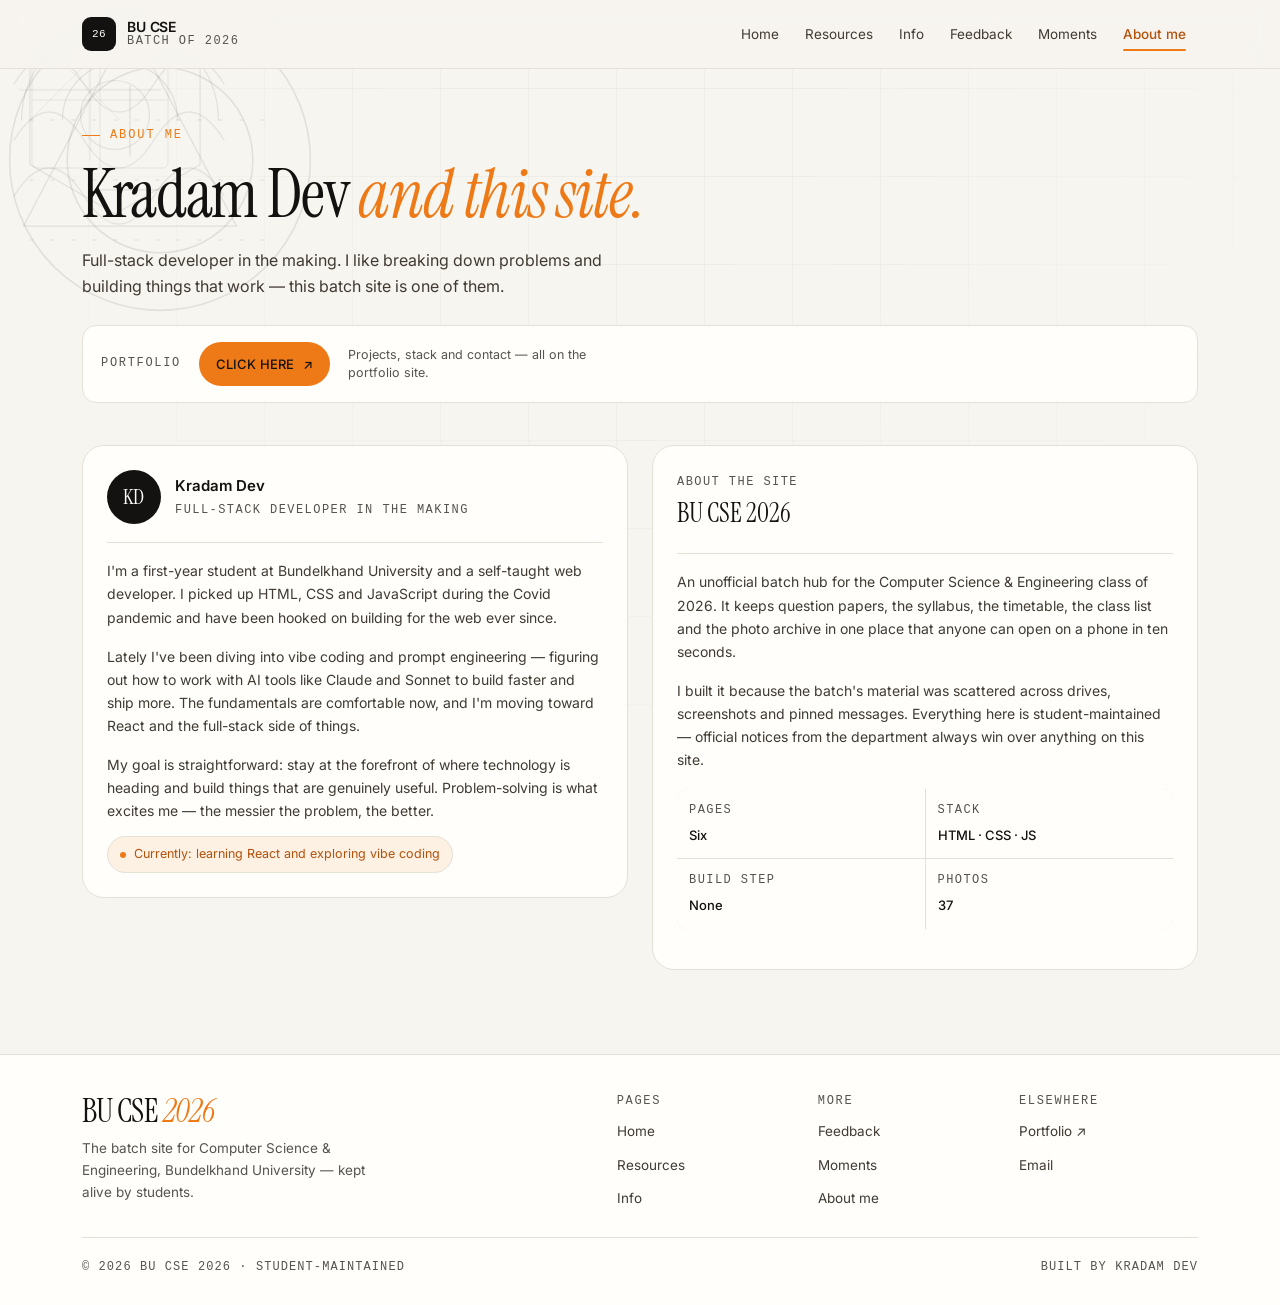
==== commit fcbf2103: "Frontend refactor: AA contrast, 12px label floor, Moments rename, today's classes strip, today row +" ====
--- a/about.html
+++ b/about.html
@@ -51,7 +51,7 @@
       <a href="resources.html">Resources</a>
       <a href="info.html">Info</a>
       <a href="feedback.html">Feedback</a>
-      <a href="fun.html">Page of fun</a>
+      <a href="fun.html">Moments</a>
       <a href="about.html">About me</a>
     </nav>
   </div>
@@ -163,7 +163,7 @@
           <h3>More</h3>
           <ul>
             <li><a href="feedback.html">Feedback</a></li>
-            <li><a href="fun.html">Page of fun</a></li>
+            <li><a href="fun.html">Moments</a></li>
             <li><a href="about.html">About me</a></li>
           </ul>
         </div>
--- a/style.css
+++ b/style.css
@@ -9,7 +9,7 @@
   --paper-2: #fffefb;
   --ink: #141210;
   --ink-2: #403a33;
-  --muted: #8b857a;
+  --muted: #57534e;
   --line: #e4e0d6;
   --line-strong: #cfc9bc;
   --accent: #ee7a17;
@@ -105,7 +105,7 @@
   align-items: center;
   gap: 10px;
   font-family: var(--mono);
-  font-size: 11px;
+  font-size: 12px;
   letter-spacing: 0.16em;
   text-transform: uppercase;
   color: var(--muted);
@@ -185,7 +185,7 @@
 }
 .btn--ghost:hover { border-color: var(--ink); background: rgba(20, 18, 16, 0.03); }
 
-.btn--sm { min-height: 38px; padding: 0 15px; font-size: 13px; }
+.btn--sm { min-height: 44px; padding: 0 16px; font-size: 13px; }
 
 .btn .arrow { transition: transform 0.18s ease; }
 .btn:hover .arrow { transform: translateX(3px); }
@@ -243,7 +243,7 @@
 
 .brand__sub {
   font-family: var(--mono);
-  font-size: 10px;
+  font-size: 12px;
   letter-spacing: 0.12em;
   text-transform: uppercase;
   color: var(--muted);
@@ -286,8 +286,8 @@
   display: none;
   align-items: center;
   justify-content: center;
-  width: 42px;
-  height: 42px;
+  width: 44px;
+  height: 44px;
   padding: 0;
   border: 1px solid var(--line-strong);
   border-radius: 10px;
@@ -363,7 +363,7 @@
   padding-top: 0;
   border-top: 0;
   font-family: var(--mono);
-  font-size: 10px;
+  font-size: 12px;
   letter-spacing: 0.1em;
   text-transform: uppercase;
   color: var(--muted);
@@ -415,7 +415,7 @@
 
 .hero-card__uni-place {
   font-family: var(--mono);
-  font-size: 9.5px;
+  font-size: 12px;
   letter-spacing: 0.08em;
   text-transform: uppercase;
   color: var(--muted);
@@ -433,6 +433,7 @@
 
 .clock {
   font-family: var(--mono);
+  font-variant-numeric: tabular-nums;
   font-size: clamp(1.9rem, 8vw, 2.6rem);
   letter-spacing: -0.03em;
   line-height: 1;
@@ -443,7 +444,7 @@
   display: block;
   margin-top: 8px;
   font-family: var(--mono);
-  font-size: 10px;
+  font-size: 12px;
   letter-spacing: 0.16em;
   text-transform: uppercase;
   color: var(--muted);
@@ -482,6 +483,7 @@
 
 .stat__num {
   font-family: var(--serif);
+  font-variant-numeric: tabular-nums;
   font-size: 1.85rem;
   line-height: 1;
   letter-spacing: -0.01em;
@@ -490,7 +492,7 @@
 .stat__label {
   margin-top: 6px;
   font-family: var(--mono);
-  font-size: 10px;
+  font-size: 12px;
   letter-spacing: 0.13em;
   text-transform: uppercase;
   color: var(--muted);
@@ -534,7 +536,7 @@
   gap: 26px;
   padding-right: 26px;
   font-family: var(--mono);
-  font-size: 11.5px;
+  font-size: 12px;
   letter-spacing: 0.14em;
   text-transform: uppercase;
   color: var(--ink-2);
@@ -634,7 +636,7 @@
 
 .inside-card__num {
   font-family: var(--mono);
-  font-size: 11px;
+  font-size: 12px;
   letter-spacing: 0.14em;
   color: var(--muted);
 }
@@ -674,7 +676,7 @@
   border: 1px solid var(--line);
   border-radius: 999px;
   font-family: var(--mono);
-  font-size: 10px;
+  font-size: 12px;
   letter-spacing: 0.08em;
   text-transform: uppercase;
   color: var(--muted);
@@ -718,7 +720,7 @@
 
 .panel__head h3 {
   font-family: var(--mono);
-  font-size: 11px;
+  font-size: 12px;
   letter-spacing: 0.14em;
   text-transform: uppercase;
   color: var(--ink);
@@ -726,7 +728,7 @@
 
 .panel__note {
   font-family: var(--mono);
-  font-size: 10px;
+  font-size: 12px;
   letter-spacing: 0.1em;
   text-transform: uppercase;
   color: var(--accent-ink);
@@ -742,7 +744,7 @@
   text-align: left;
   padding: 0 0 10px;
   font-family: var(--mono);
-  font-size: 10px;
+  font-size: 12px;
   font-weight: 400;
   letter-spacing: 0.12em;
   text-transform: uppercase;
@@ -777,7 +779,8 @@
 
 .timetable--grid {
   width: 100%;
-  min-width: 540px;
+  min-width: 560px;
+  font-variant-numeric: tabular-nums;
   border-collapse: collapse;
   font-size: 12.5px;
 }
@@ -805,7 +808,7 @@
   background: var(--paper);
   font-family: var(--mono);
   font-weight: 400;
-  font-size: 9px;
+  font-size: 12px;
   letter-spacing: 0.08em;
   text-transform: uppercase;
   color: var(--muted);
@@ -815,7 +818,7 @@
 .timetable--grid thead th b {
   display: block;
   margin-bottom: 2px;
-  font-size: 11px;
+  font-size: 12px;
   font-weight: 600;
   color: var(--ink);
   letter-spacing: 0.1em;
@@ -828,7 +831,7 @@
   width: 54px;
   background: var(--paper);
   font-family: var(--mono);
-  font-size: 10px;
+  font-size: 12px;
   font-weight: 500;
   letter-spacing: 0.1em;
   text-transform: uppercase;
@@ -843,8 +846,9 @@
 
 .tt-code {
   display: block;
-  font-family: var(--mono);
-  font-size: 10px;
+  font-variant-numeric: tabular-nums;
+  font-family: var(--mono);
+  font-size: 12px;
   letter-spacing: 0.04em;
   color: var(--accent-ink);
 }
@@ -852,7 +856,7 @@
 .tt-name {
   display: block;
   margin-top: 3px;
-  font-size: 12px;
+  font-size: 13px;
   line-height: 1.35;
   color: var(--ink);
 }
@@ -868,12 +872,15 @@
 .tt-fac {
   display: block;
   margin-top: 3px;
-  font-size: 10.5px;
+  font-size: 12px;
   line-height: 1.35;
   color: var(--muted);
 }
 
 .panel__link {
+  display: inline-flex;
+  align-items: center;
+  min-height: 44px;
   font-family: var(--mono);
   font-size: 10px;
   letter-spacing: 0.1em;
@@ -917,7 +924,7 @@
 
 .legend code {
   font-family: var(--mono);
-  font-size: 10.5px;
+  font-size: 12px;
   letter-spacing: 0.04em;
   color: var(--accent-ink);
   margin-right: 6px;
@@ -933,7 +940,7 @@
   align-items: center;
   gap: 8px;
   padding: 0 12px;
-  height: 38px;
+  height: 44px;
   margin-bottom: 12px;
   border: 1px solid var(--line);
   border-radius: 9px;
@@ -979,7 +986,8 @@
 
 .student-list li .roll {
   font-family: var(--mono);
-  font-size: 10.5px;
+  font-variant-numeric: tabular-nums;
+  font-size: 12px;
   letter-spacing: 0.06em;
   color: var(--muted);
 }
@@ -997,7 +1005,7 @@
   background: var(--accent-soft);
   color: var(--accent-ink);
   font-family: var(--mono);
-  font-size: 9px;
+  font-size: 12px;
   letter-spacing: 0.1em;
   text-transform: uppercase;
   line-height: 1.6;
@@ -1031,6 +1039,7 @@
 .feedback-panel {
   display: grid;
   gap: 24px;
+  align-items: stretch;
   padding: 24px;
   border: 1px solid var(--line);
   border-radius: var(--radius-lg);
@@ -1041,13 +1050,26 @@
 .form {
   display: grid;
   gap: 14px;
+  height: 100%;
+  grid-template-rows: auto 1fr auto;
+}
+
+.field--grow {
+  display: grid;
+  grid-template-rows: auto 1fr;
+  min-height: 0;
+}
+
+.field--grow textarea {
+  height: 100%;
+  min-height: 148px;
 }
 
 .field { display: grid; gap: 6px; }
 
 .field label {
   font-family: var(--mono);
-  font-size: 10px;
+  font-size: 12px;
   letter-spacing: 0.13em;
   text-transform: uppercase;
   color: var(--muted);
@@ -1168,7 +1190,7 @@
 
 .about-card__role {
   font-family: var(--mono);
-  font-size: 10px;
+  font-size: 12px;
   letter-spacing: 0.12em;
   text-transform: uppercase;
   color: var(--muted);
@@ -1198,7 +1220,7 @@
 
 .facts dt {
   font-family: var(--mono);
-  font-size: 9.5px;
+  font-size: 12px;
   letter-spacing: 0.12em;
   text-transform: uppercase;
   color: var(--muted);
@@ -1253,7 +1275,7 @@
   border: 1px dashed var(--line-strong);
   border-radius: 999px;
   font-family: var(--mono);
-  font-size: 10px;
+  font-size: 12px;
   letter-spacing: 0.13em;
   text-transform: uppercase;
   color: var(--muted);
@@ -1330,7 +1352,7 @@
 
 .footer-links h3 {
   font-family: var(--mono);
-  font-size: 10px;
+  font-size: 12px;
   letter-spacing: 0.14em;
   text-transform: uppercase;
   color: var(--muted);
@@ -1355,7 +1377,7 @@
   gap: 10px;
   padding-top: 20px;
   font-family: var(--mono);
-  font-size: 10.5px;
+  font-size: 12px;
   letter-spacing: 0.09em;
   text-transform: uppercase;
   color: var(--muted);
@@ -1382,7 +1404,7 @@
   .footer-top { grid-template-columns: 1.2fr 1fr; }
   .stub__cols { grid-template-columns: 1fr 1fr; }
   .hero-card__stats { grid-template-columns: repeat(4, 1fr); }
-  .feedback-panel { grid-template-columns: 1.4fr 1fr; align-items: start; }
+  .feedback-panel { grid-template-columns: 1.4fr 1fr; align-items: stretch; }
 }
 
 @media (min-width: 900px) {
@@ -1436,7 +1458,14 @@
 
   .nav.is-open { display: flex; }
 
-  .nav a { padding: 12px 10px; border-radius: 9px; font-size: 15px; }
+  .nav a {
+    display: flex;
+    align-items: center;
+    min-height: 44px;
+    padding: 12px 10px;
+    border-radius: 9px;
+    font-size: 15px;
+  }
 
   .nav a[aria-current="page"]::after { display: none; }
 
@@ -1467,8 +1496,9 @@
   transition: border-color 0.2s ease, transform 0.2s ease, box-shadow 0.2s ease;
 }
 
-.file-card:hover {
-  border-color: var(--accent);
+.file-card:hover,
+.file-card:focus-visible {
+  border-color: var(--line-strong);
   transform: translateY(-2px);
   box-shadow: var(--shadow);
 }
@@ -1483,7 +1513,7 @@
   background: var(--accent-soft);
   color: var(--accent-ink);
   font-family: var(--mono);
-  font-size: 10px;
+  font-size: 12px;
   letter-spacing: 0.08em;
   align-self: start;
 }
@@ -1498,6 +1528,7 @@
 }
 
 .file-card__meta {
+  font-variant-numeric: tabular-nums;
   font-size: 12.5px;
   line-height: 1.55;
   color: var(--muted);
@@ -1505,12 +1536,29 @@
 
 .file-card__cta {
   grid-column: 2;
-  margin-top: 6px;
-  font-family: var(--mono);
-  font-size: 10px;
-  letter-spacing: 0.12em;
-  text-transform: uppercase;
-  color: var(--accent-ink);
+  justify-self: start;
+  display: inline-flex;
+  align-items: center;
+  gap: 8px;
+  min-height: 44px;
+  margin-top: 10px;
+  padding: 0 18px;
+  border: 1px solid var(--line-strong);
+  border-radius: 999px;
+  background: transparent;
+  font-family: var(--sans);
+  font-size: 13px;
+  font-weight: 500;
+  letter-spacing: 0;
+  text-transform: none;
+  color: var(--ink);
+  transition: border-color 0.18s ease, background-color 0.18s ease;
+}
+
+.file-card:hover .file-card__cta,
+.file-card:focus-visible .file-card__cta {
+  border-color: var(--ink);
+  background: rgba(20, 18, 16, 0.04);
 }
 
 @media (min-width: 620px) {
@@ -1570,18 +1618,24 @@
   transition: border-color 0.2s ease, transform 0.2s ease, box-shadow 0.2s ease;
 }
 
-.photo-grid__item--lead { grid-column: span 2; aspect-ratio: 16 / 10; }
+.photo-grid__item--lead { grid-column: span 2; aspect-ratio: 4 / 3; }
 
 .photo-grid__item img {
   width: 100%;
   height: 100%;
   object-fit: cover;
+  object-position: center 20%;
   transition: transform 0.5s cubic-bezier(0.22, 1, 0.36, 1);
 }
 
 .photo-grid__item:hover { border-color: var(--line-strong); box-shadow: var(--shadow); }
 .photo-grid__item:hover img { transform: scale(1.04); }
 .photo-grid__item:focus-visible { outline: 2px solid var(--accent); outline-offset: 3px; }
+
+/* photos that stay off the small screen */
+@media (max-width: 619px) {
+  .photo-grid__item--desktop-only { display: none; }
+}
 
 .photo-grid__label {
   position: absolute;
@@ -1594,7 +1648,7 @@
   backdrop-filter: blur(6px);
   -webkit-backdrop-filter: blur(6px);
   font-family: var(--mono);
-  font-size: 9.5px;
+  font-size: 12px;
   letter-spacing: 0.1em;
   text-transform: uppercase;
   color: var(--ink-2);
@@ -1603,16 +1657,15 @@
 
 .photo-grid__item--strip {
   grid-column: span 2;
-  aspect-ratio: 16 / 10;
-}
-
-.photo-grid__item--strip img { object-position: center 42%; }
+  aspect-ratio: 21 / 9;
+}
+
+.photo-grid__item--strip img { object-position: center 20%; }
 
 @media (min-width: 620px) {
   .photo-grid { grid-template-columns: repeat(3, minmax(0, 1fr)); gap: 10px; }
-  .photo-grid__item--strip { grid-column: 1 / -1; aspect-ratio: 16 / 7; }
-  .photo-grid__item--lead { grid-column: span 2; grid-row: span 2; aspect-ratio: auto; }
-  .photo-grid__item--lead img { min-height: 100%; }
+  .photo-grid__item--strip { grid-column: 1 / -1; aspect-ratio: 21 / 9; }
+  .photo-grid__item--lead { grid-column: span 2; grid-row: auto; aspect-ratio: 4 / 3; }
 }
 
 /* --- Photo wall (full gallery page) --------------------------------------- */
@@ -1660,7 +1713,7 @@
   backdrop-filter: blur(6px);
   -webkit-backdrop-filter: blur(6px);
   font-family: var(--mono);
-  font-size: 9.5px;
+  font-size: 12px;
   letter-spacing: 0.1em;
   text-transform: uppercase;
   color: var(--ink-2);
@@ -1739,20 +1792,42 @@
 .link-list { display: grid; gap: 1px; background: var(--line); border-radius: 9px; overflow: hidden; }
 
 .link-list a {
-  display: flex;
-  align-items: center;
-  justify-content: space-between;
-  gap: 12px;
-  padding: 11px 13px;
+  display: grid;
+  grid-template-columns: 1fr auto;
+  align-items: center;
+  column-gap: 12px;
+  row-gap: 2px;
+  min-height: 44px;
+  padding: 12px 13px;
   background: var(--paper-2);
+  color: var(--ink);
+  transition: background-color 0.16s ease;
+}
+
+.link-list a:hover { background: var(--accent-soft); }
+
+.link-list__main {
+  grid-column: 1;
+  grid-row: 1;
   font-size: 13.5px;
-  color: var(--ink);
-  transition: background-color 0.16s ease, color 0.16s ease;
-}
-
-.link-list a:hover { background: var(--accent-soft); color: var(--accent-ink); }
+  font-weight: 500;
+}
+
+.link-list__sub {
+  grid-column: 1;
+  grid-row: 2;
+  font-size: 12px;
+  line-height: 1.45;
+  color: var(--muted);
+}
+
+.link-list a:hover .link-list__sub { color: var(--ink-2); }
 
 .link-list__arrow {
+  grid-column: 2;
+  grid-row: 1 / span 2;
+  justify-self: end;
+  align-self: center;
   font-size: 12px;
   color: var(--accent-ink);
   transition: transform 0.16s ease;
@@ -1848,7 +1923,7 @@
 
 .portfolio-cta__label {
   font-family: var(--mono);
-  font-size: 10px;
+  font-size: 12px;
   letter-spacing: 0.14em;
   text-transform: uppercase;
   color: var(--muted);
@@ -1889,7 +1964,7 @@
 
 .project-card__num {
   font-family: var(--mono);
-  font-size: 10.5px;
+  font-size: 12px;
   letter-spacing: 0.14em;
   color: var(--muted);
 }
@@ -1918,3 +1993,121 @@
   border-radius: 50%;
   background: var(--accent);
 }
+
+/* --- Timetable: today + lab pills ---------------------------------------- */
+.timetable--grid tbody tr.is-today td { background: #fff7ed; }
+
+.timetable--grid tbody tr.is-today th[scope="row"] {
+  background: #fff7ed;
+  border-left: 3px solid var(--accent);
+  color: var(--ink);
+}
+
+.timetable--grid tbody tr.is-today th[scope="row"]::after {
+  content: "Today";
+  display: inline-block;
+  margin-top: 5px;
+  padding: 1px 7px;
+  border-radius: 999px;
+  background: var(--accent);
+  color: var(--ink);
+  font-size: 12px;
+  letter-spacing: 0.06em;
+  text-transform: uppercase;
+  line-height: 1.5;
+}
+
+td.is-lab::before {
+  content: "Lab";
+  float: right;
+  margin: 0 0 6px 8px;
+  padding: 1px 8px;
+  border: 1px solid var(--line-strong);
+  border-radius: 999px;
+  background: var(--paper-2);
+  font-family: var(--mono);
+  font-size: 12px;
+  letter-spacing: 0.06em;
+  text-transform: uppercase;
+  line-height: 1.5;
+  color: var(--accent-ink);
+}
+
+/* --- Home: today's classes strip ----------------------------------------- */
+.today-strip {
+  display: grid;
+  gap: 14px;
+  padding: 4px 0 2px;
+}
+
+.today-strip__day {
+  display: flex;
+  flex-wrap: wrap;
+  align-items: baseline;
+  gap: 8px 12px;
+  font-family: var(--mono);
+  font-size: 12px;
+  letter-spacing: 0.12em;
+  text-transform: uppercase;
+  color: var(--muted);
+}
+
+.today-strip__day b {
+  font-family: var(--serif);
+  font-size: 1.6rem;
+  font-weight: 400;
+  letter-spacing: -0.01em;
+  text-transform: none;
+  color: var(--ink);
+}
+
+.today-strip__list {
+  display: grid;
+  gap: 1px;
+  background: var(--line);
+  border-radius: 10px;
+  overflow: hidden;
+  grid-template-columns: 1fr;
+  align-content: start;
+}
+
+@media (min-width: 620px) {
+  .today-strip__list { grid-template-columns: repeat(auto-fit, minmax(190px, 1fr)); }
+}
+
+.today-strip__list li {
+  display: grid;
+  gap: 3px;
+  padding: 12px 13px;
+  background: var(--paper-2);
+  font-variant-numeric: tabular-nums;
+}
+
+.today-strip__list .slot {
+  font-family: var(--mono);
+  font-size: 12px;
+  letter-spacing: 0.1em;
+  text-transform: uppercase;
+  color: var(--accent-ink);
+}
+
+.today-strip__list .subject {
+  font-size: 13.5px;
+  color: var(--ink);
+}
+
+.today-strip__list .who {
+  font-size: 12px;
+  color: var(--muted);
+}
+
+.today-strip__empty {
+  padding: 14px 15px;
+  border: 1px dashed var(--line-strong);
+  border-radius: 10px;
+  font-size: 13.5px;
+  color: var(--ink-2);
+  background: var(--paper-2);
+}
+
+.info-panel--single { grid-template-columns: 1fr; }
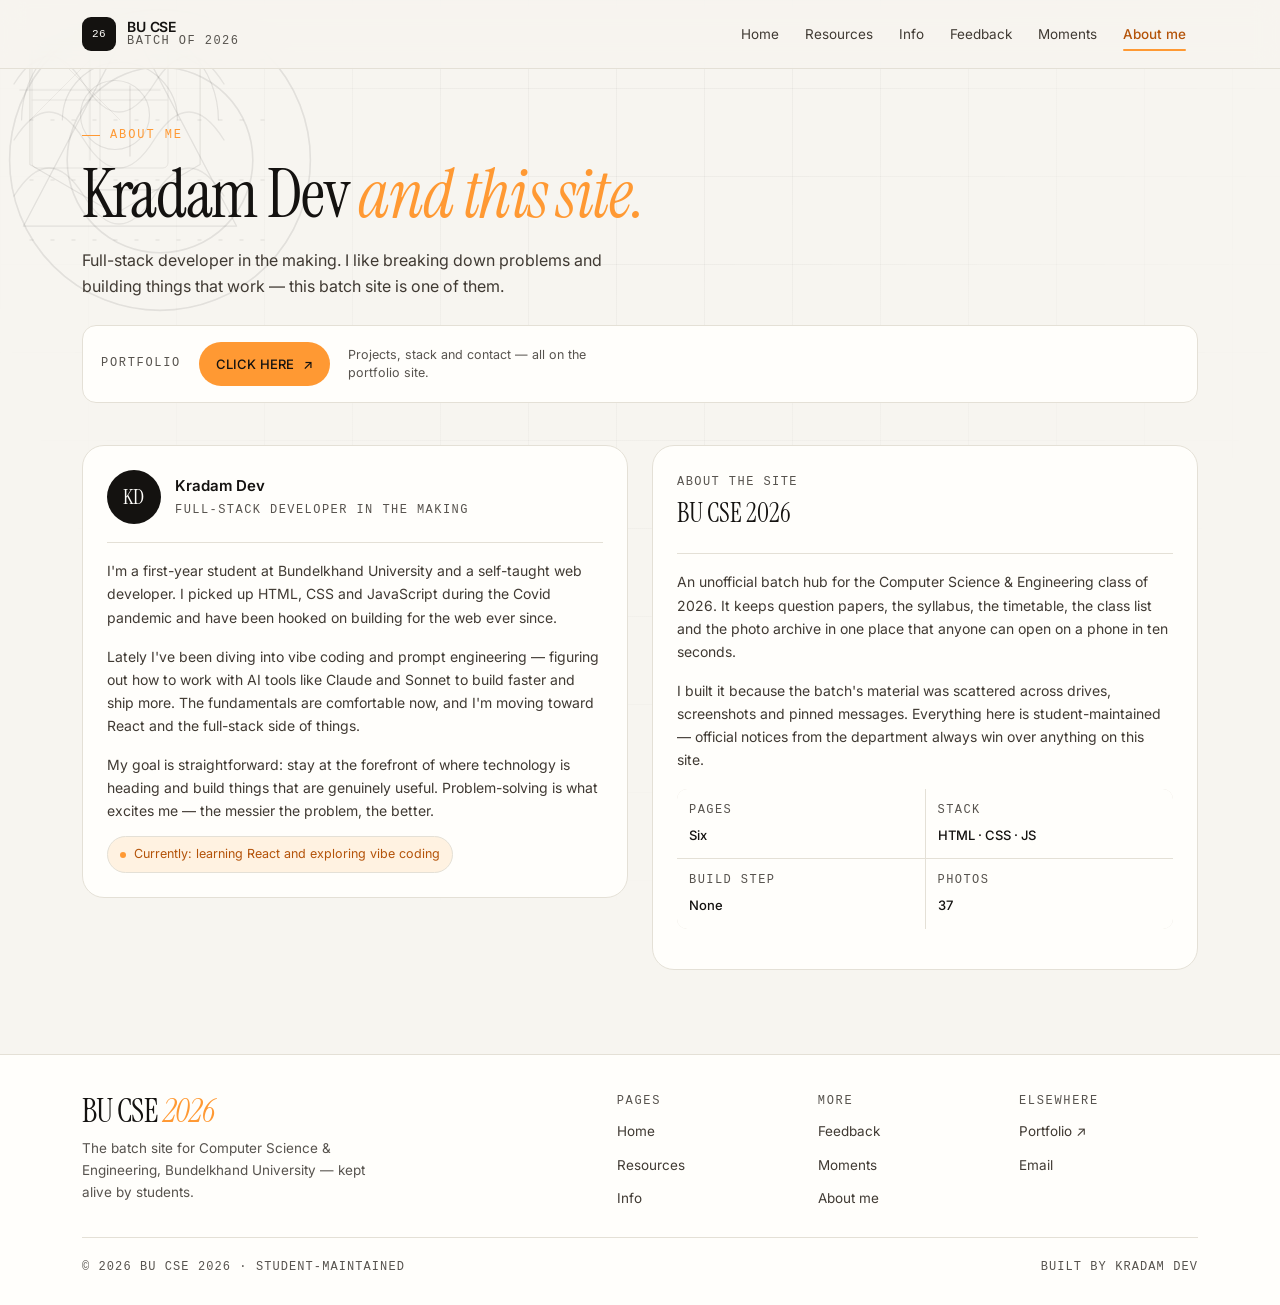
==== commit b17a9a3e: "Hero CTAs swapped, bhagwa palette, home renumbered with a students section, books added, mobile nav " ====
--- a/about.html
+++ b/about.html
@@ -184,6 +184,29 @@
   </div>
 </footer>
 
+<nav class="bottom-nav" aria-label="Primary, mobile">
+    <a href="index.html">
+      <svg viewBox="0 0 20 20" fill="none" stroke="currentColor" stroke-width="1.5" stroke-linecap="round" stroke-linejoin="round" aria-hidden="true"><path d="M3 10.4 10 4l7 6.4V17a1 1 0 0 1-1 1h-4v-5.2H8V18H4a1 1 0 0 1-1-1z"/></svg>
+      <span>Home</span>
+    </a>
+    <a href="resources.html">
+      <svg viewBox="0 0 20 20" fill="none" stroke="currentColor" stroke-width="1.5" stroke-linecap="round" stroke-linejoin="round" aria-hidden="true"><path d="M4 4.6A1.6 1.6 0 0 1 5.6 3H16v14H5.6A1.6 1.6 0 0 0 4 18.6z"/><path d="M4 4.6v14"/></svg>
+      <span>Resources</span>
+    </a>
+    <a href="info.html">
+      <svg viewBox="0 0 20 20" fill="none" stroke="currentColor" stroke-width="1.5" stroke-linecap="round" stroke-linejoin="round" aria-hidden="true"><circle cx="10" cy="10" r="7.4"/><path d="M10 9.2v5"/><path d="M10 6.4h.01"/></svg>
+      <span>Info</span>
+    </a>
+    <a href="feedback.html">
+      <svg viewBox="0 0 20 20" fill="none" stroke="currentColor" stroke-width="1.5" stroke-linecap="round" stroke-linejoin="round" aria-hidden="true"><path d="M17 12.4a2 2 0 0 1-2 2H8l-3.4 2.9V5a2 2 0 0 1 2-2H15a2 2 0 0 1 2 2z"/></svg>
+      <span>Feedback</span>
+    </a>
+    <a href="fun.html">
+      <svg viewBox="0 0 20 20" fill="none" stroke="currentColor" stroke-width="1.5" stroke-linecap="round" stroke-linejoin="round" aria-hidden="true"><rect x="3" y="4.2" width="14" height="11.6" rx="2.2"/><circle cx="7.2" cy="8.2" r="1.2"/><path d="m4 14.6 3.6-3.4 2.4 2.2 2.5-2 3.5 3.4"/></svg>
+      <span>Moments</span>
+    </a>
+</nav>
+
 <script src="script.js" defer></script>
 </body>
 </html>
--- a/style.css
+++ b/style.css
@@ -12,9 +12,9 @@
   --muted: #57534e;
   --line: #e4e0d6;
   --line-strong: #cfc9bc;
-  --accent: #ee7a17;
-  --accent-ink: #b4510a;
-  --accent-soft: #fdf1e4;
+  --accent: #ff9933;
+  --accent-ink: #b45309;
+  --accent-soft: #fff2e1;
 
   --radius: 14px;
   --radius-lg: 22px;
@@ -135,7 +135,7 @@
   color: var(--accent-ink);
   font-weight: 500;
   padding: 0 2px;
-  border-bottom: 1px solid rgba(238, 122, 23, 0.38);
+  border-bottom: 1px solid rgba(255, 153, 51, 0.45);
   background-image: linear-gradient(var(--accent-soft), var(--accent-soft));
   background-repeat: no-repeat;
   background-position: 0 88%;
@@ -176,7 +176,7 @@
 .btn:active { transform: translateY(0); }
 
 .btn--accent { background: var(--accent); color: var(--ink); }
-.btn--accent:hover { background: #f78f38; }
+.btn--accent:hover { background: #ffab57; }
 
 .btn--ghost {
   background: transparent;
@@ -463,7 +463,7 @@
   font-size: 12px;
   letter-spacing: 0.06em;
   transform: rotate(9deg);
-  box-shadow: 0 10px 24px -12px rgba(238, 122, 23, 0.55);
+  box-shadow: 0 10px 24px -12px rgba(255, 153, 51, 0.6);
 }
 
 .hero-card__stats {
@@ -838,7 +838,7 @@
   color: var(--ink);
 }
 
-.timetable--grid td.is-lab { background: #fffaf4; }
+.timetable--grid td.is-lab { background: #fffaf2; }
 
 .timetable--grid td.is-empty {
   background-image: repeating-linear-gradient(135deg, rgba(20, 18, 16, 0.045) 0 1px, transparent 1px 8px);
@@ -1098,7 +1098,7 @@
   outline: none;
   border-color: var(--accent);
   background: var(--paper-2);
-  box-shadow: 0 0 0 3px rgba(238, 122, 23, 0.12);
+  box-shadow: 0 0 0 3px rgba(255, 153, 51, 0.16);
 }
 
 .field-row {
@@ -1614,7 +1614,7 @@
   overflow: hidden;
   background: var(--paper);
   cursor: zoom-in;
-  aspect-ratio: 1 / 1;
+  aspect-ratio: 4 / 3;
   transition: border-color 0.2s ease, transform 0.2s ease, box-shadow 0.2s ease;
 }
 
@@ -1665,7 +1665,12 @@
 @media (min-width: 620px) {
   .photo-grid { grid-template-columns: repeat(3, minmax(0, 1fr)); gap: 10px; }
   .photo-grid__item--strip { grid-column: 1 / -1; aspect-ratio: 21 / 9; }
-  .photo-grid__item--lead { grid-column: span 2; grid-row: auto; aspect-ratio: 4 / 3; }
+  .photo-grid__item--lead {
+    grid-column: span 2;
+    grid-row: span 2;
+    aspect-ratio: auto;
+    height: 100%;
+  }
 }
 
 /* --- Photo wall (full gallery page) --------------------------------------- */
@@ -2111,3 +2116,63 @@
 }
 
 .info-panel--single { grid-template-columns: 1fr; }
+
+/* --- Bottom navigation (mobile) ------------------------------------------- */
+.bottom-nav { display: none; }
+
+@media (max-width: 859px) {
+  body { padding-bottom: 78px; }
+
+  /* the bottom bar replaces the hamburger menu */
+  .nav-toggle { display: none !important; }
+  .nav { display: none !important; }
+
+  .bottom-nav {
+    position: fixed;
+    left: 0;
+    right: 0;
+    bottom: 0;
+    z-index: 60;
+    display: grid;
+    grid-auto-flow: column;
+    grid-auto-columns: 1fr;
+    padding: 5px 4px calc(5px + env(safe-area-inset-bottom, 0px));
+    background: rgba(255, 254, 251, 0.95);
+    backdrop-filter: saturate(140%) blur(12px);
+    -webkit-backdrop-filter: saturate(140%) blur(12px);
+    border-top: 1px solid var(--line);
+  }
+
+  .bottom-nav a {
+    display: grid;
+    justify-items: center;
+    align-content: center;
+    gap: 3px;
+    min-height: 52px;
+    padding: 3px 1px;
+    border-radius: 10px;
+    color: var(--muted);
+    font-size: 12px;
+    line-height: 1.15;
+    letter-spacing: -0.01em;
+    text-align: center;
+    transition: color 0.16s ease, background-color 0.16s ease;
+  }
+
+  .bottom-nav a svg { width: 21px; height: 21px; }
+
+  .bottom-nav a:active { background: rgba(20, 18, 16, 0.04); }
+
+  .bottom-nav a[aria-current="page"] { color: var(--accent-ink); font-weight: 600; }
+
+  .bottom-nav a[aria-current="page"] svg { stroke-width: 2; }
+
+  .bottom-nav a[aria-current="page"]::after {
+    content: "";
+    width: 4px;
+    height: 4px;
+    margin-top: 1px;
+    border-radius: 50%;
+    background: var(--accent);
+  }
+}
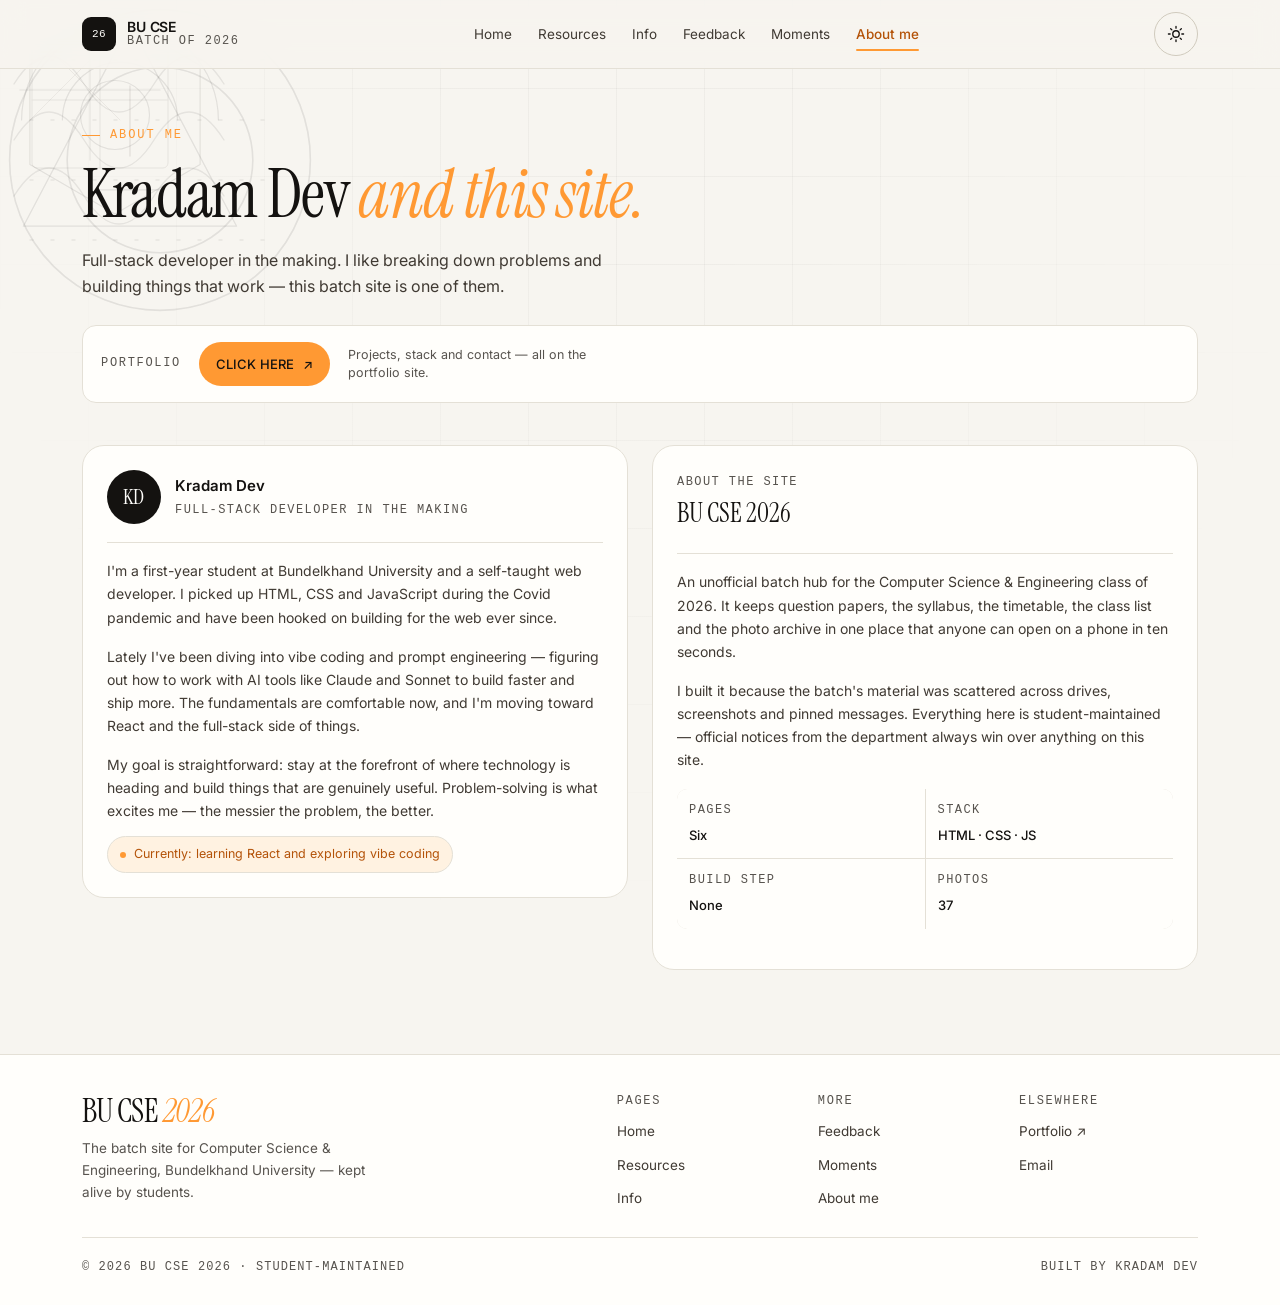
==== commit ed708e54: "Dark theme toggle, deeper scroll offset, tighter books masonry, renamed reading section, jump-bar sp" ====
--- a/about.html
+++ b/about.html
@@ -15,6 +15,7 @@
 <link href="https://fonts.googleapis.com/css2?family=Inter:wght@400;500;600&family=Instrument+Serif:ital@0;1&display=swap" rel="stylesheet">
 <link rel="stylesheet" href="style.css">
 <script>document.documentElement.classList.remove('no-js');</script>
+<script>(function(){try{var t=localStorage.getItem("bu-theme");if(t!=="dark"&&t!=="light"){t=window.matchMedia("(prefers-color-scheme: dark)").matches?"dark":"light";}document.documentElement.setAttribute("data-theme",t);}catch(e){}})();</script>
 </head>
 <body>
 
@@ -54,6 +55,15 @@
       <a href="fun.html">Moments</a>
       <a href="about.html">About me</a>
     </nav>
+
+    <button class="theme-toggle" type="button" data-theme-toggle aria-label="Switch to dark theme">
+      <svg class="theme-toggle__sun" viewBox="0 0 20 20" fill="none" stroke="currentColor" stroke-width="1.5" stroke-linecap="round" aria-hidden="true">
+        <circle cx="10" cy="10" r="3.6"/><path d="M10 1.6v1.9M10 16.5v1.9M1.6 10h1.9M16.5 10h1.9M4.1 4.1l1.3 1.3M14.6 14.6l1.3 1.3M15.9 4.1l-1.3 1.3M5.4 14.6l-1.3 1.3"/>
+      </svg>
+      <svg class="theme-toggle__moon" viewBox="0 0 20 20" fill="none" stroke="currentColor" stroke-width="1.5" stroke-linecap="round" stroke-linejoin="round" aria-hidden="true">
+        <path d="M16.2 12.6A6.8 6.8 0 0 1 7.4 3.8 7.2 7.2 0 1 0 16.2 12.6z"/>
+      </svg>
+    </button>
   </div>
 </header>
 
--- a/style.css
+++ b/style.css
@@ -37,7 +37,7 @@
 html {
   -webkit-text-size-adjust: 100%;
   scroll-behavior: smooth;
-  scroll-padding-top: 96px;
+  scroll-padding-top: 86px;
 }
 
 body {
@@ -2176,3 +2176,163 @@
     background: var(--accent);
   }
 }
+
+/* --- Section jump bar ----------------------------------------------------- */
+.section-nav {
+  display: flex;
+  flex-wrap: wrap;
+  gap: 8px;
+  padding: 4px 0 0;
+  margin-bottom: 26px;
+}
+
+.section-nav a {
+  display: inline-flex;
+  align-items: center;
+  min-height: 44px;
+  padding: 0 16px;
+  border: 1px solid var(--line-strong);
+  border-radius: 999px;
+  background: var(--paper-2);
+  font-size: 13px;
+  font-weight: 500;
+  color: var(--ink);
+  transition: border-color 0.18s ease, background-color 0.18s ease, color 0.18s ease;
+}
+
+.section-nav a:hover,
+.section-nav a:focus-visible {
+  border-color: var(--ink);
+  background: rgba(20, 18, 16, 0.04);
+}
+
+/* --- Student gender mark -------------------------------------------------- */
+.gender {
+  display: inline-flex;
+  align-items: center;
+  justify-content: center;
+  width: 16px;
+  height: 16px;
+  margin-right: 7px;
+  color: var(--muted);
+  vertical-align: -3px;
+}
+
+.gender svg { width: 13px; height: 13px; }
+.gender--f { color: var(--accent-ink); }
+
+/* --- Books grid: tighter, packs across wide screens ----------------------- */
+#reading .info-panel {
+  display: block;
+  column-width: 300px;
+  column-count: 3;
+  column-gap: 12px;
+}
+
+#reading .panel {
+  break-inside: avoid;
+  -webkit-column-break-inside: avoid;
+  page-break-inside: avoid;
+  margin: 0 0 12px;
+  padding: 18px;
+}
+
+#reading .link-list a { padding: 12px 13px; }
+
+/* --- Theme toggle --------------------------------------------------------- */
+.theme-toggle {
+  display: inline-flex;
+  align-items: center;
+  justify-content: center;
+  width: 44px;
+  height: 44px;
+  flex-shrink: 0;
+  padding: 0;
+  border: 1px solid var(--line-strong);
+  border-radius: 50%;
+  background: transparent;
+  color: var(--ink);
+  cursor: pointer;
+  transition: border-color 0.18s ease, background-color 0.18s ease, color 0.18s ease;
+}
+
+.theme-toggle:hover { border-color: var(--ink); background: rgba(20, 18, 16, 0.05); }
+.theme-toggle svg { width: 18px; height: 18px; }
+
+.theme-toggle__moon { display: none; }
+[data-theme="dark"] .theme-toggle__sun { display: none; }
+[data-theme="dark"] .theme-toggle__moon { display: block; }
+
+/* --- Dark theme ----------------------------------------------------------- */
+[data-theme="dark"] {
+  --paper: #17150f;
+  --paper-2: #201d17;
+  --ink: #f0eadd;
+  --ink-2: #d3ccbe;
+  --muted: #a49c8d;
+  --line: #302c24;
+  --line-strong: #454036;
+  --accent: #ff9933;
+  --accent-ink: #ffb256;
+  --accent-soft: #2b2216;
+  --shadow-sm: 0 1px 2px rgba(0, 0, 0, 0.3);
+  --shadow: 0 1px 2px rgba(0, 0, 0, 0.35), 0 16px 36px -18px rgba(0, 0, 0, 0.7);
+}
+
+[data-theme="dark"] body::before {
+  background-image:
+    linear-gradient(to right, rgba(240, 234, 221, 0.05) 1px, transparent 1px),
+    linear-gradient(to bottom, rgba(240, 234, 221, 0.05) 1px, transparent 1px);
+}
+
+[data-theme="dark"] .bg-art svg { opacity: 0.06; }
+
+[data-theme="dark"] .site-header {
+  background: rgba(23, 21, 15, 0.85);
+}
+
+[data-theme="dark"] .bottom-nav {
+  background: rgba(32, 29, 23, 0.96);
+}
+
+[data-theme="dark"] ::selection { background: var(--accent); color: #17150f; }
+
+[data-theme="dark"] .btn { background: var(--ink); color: #17150f; }
+[data-theme="dark"] .btn--ghost { background: transparent; color: var(--ink); }
+[data-theme="dark"] .btn--accent { color: #17150f; }
+[data-theme="dark"] .badge-2026 { color: #17150f; }
+
+[data-theme="dark"] td.is-lab { background: #221d14; }
+[data-theme="dark"] .timetable--grid tbody tr.is-today td,
+[data-theme="dark"] .timetable--grid tbody tr.is-today th[scope="row"] { background: #2a2114; }
+
+[data-theme="dark"] .timetable--grid td.is-empty {
+  background-image: repeating-linear-gradient(135deg, rgba(240, 234, 221, 0.05) 0 1px, transparent 1px 8px);
+}
+
+[data-theme="dark"] .lightbox__close { background: rgba(32, 29, 23, 0.94); color: var(--ink); }
+[data-theme="dark"] .lightbox__img { background: #0d0c09; }
+
+[data-theme="dark"] .photo-grid__label,
+[data-theme="dark"] .photo-wall__label {
+  background: rgba(32, 29, 23, 0.9);
+  color: var(--ink-2);
+}
+
+[data-theme="dark"] .marquee { background: var(--paper-2); }
+
+[data-theme="dark"] .now-chip { background: var(--accent-soft); }
+
+[data-theme="dark"] .field input,
+[data-theme="dark"] .field textarea,
+[data-theme="dark"] .field select,
+[data-theme="dark"] .search-field { background: #1c1a14; }
+
+[data-theme="dark"] .section-nav a,
+[data-theme="dark"] .file-card__cta { background: transparent; }
+
+[data-theme="dark"] .theme-toggle:hover { background: rgba(240, 234, 221, 0.08); }
+
+@media (max-width: 859px) {
+  .theme-toggle { width: 44px; height: 44px; }
+}
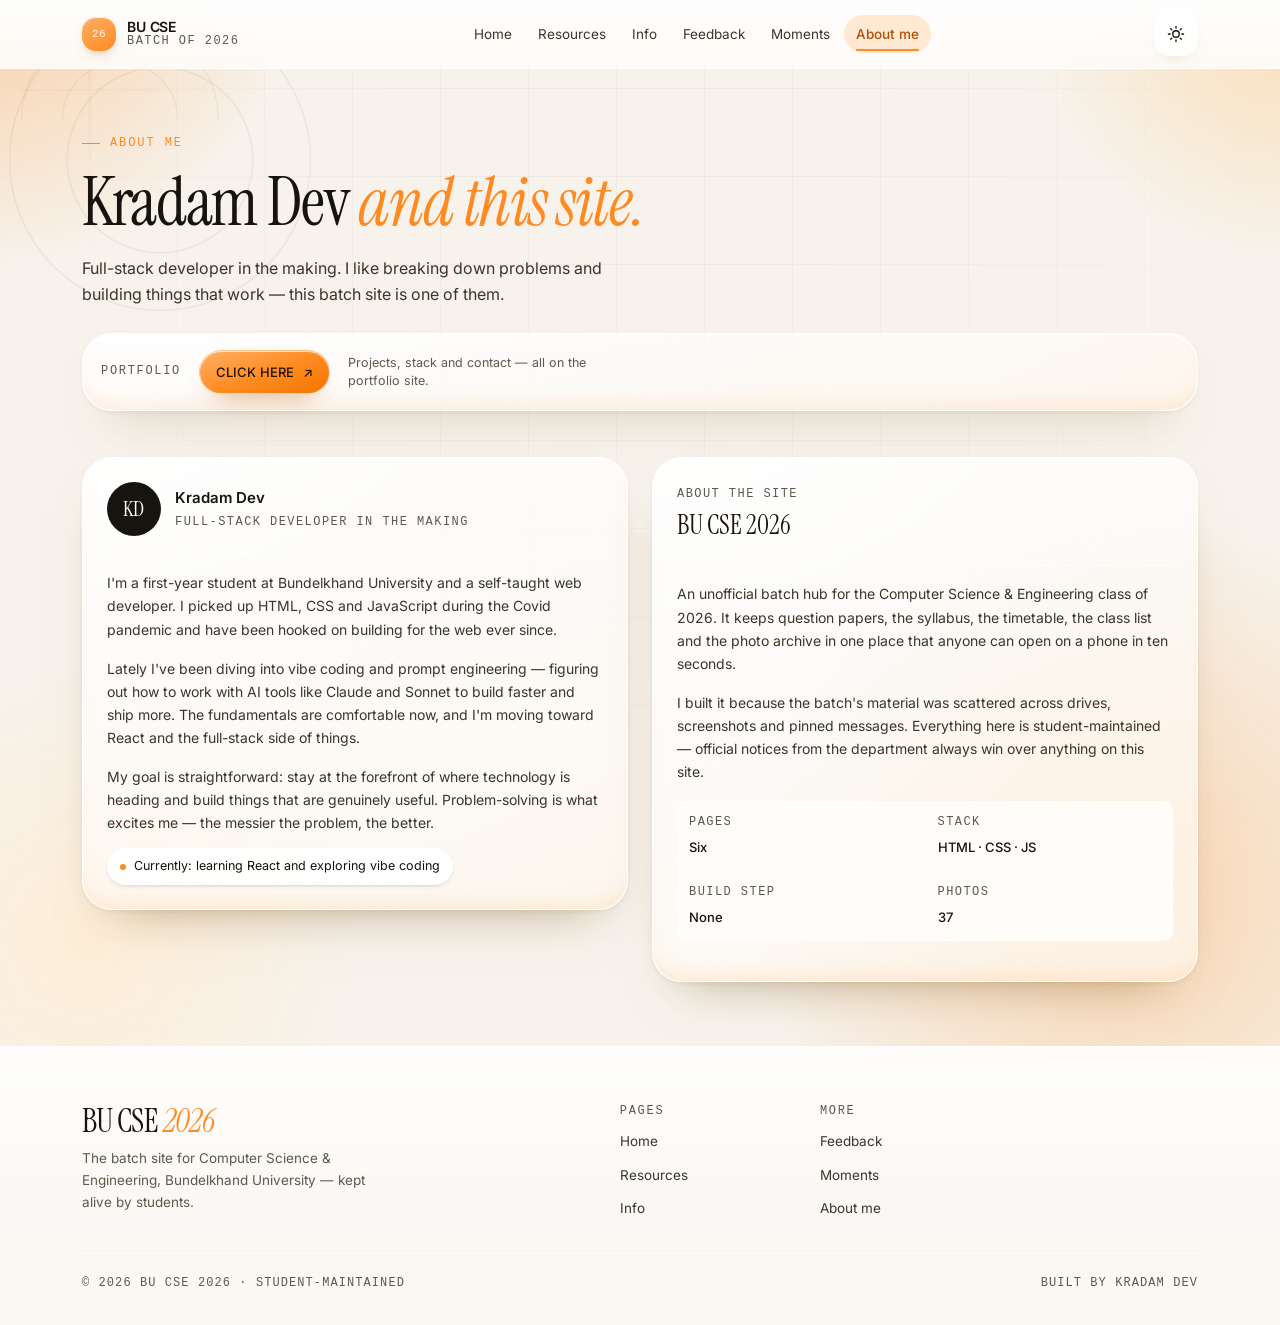
==== commit 458d2e7f: "Footer: drop the Elsewhere column; home about: one card, About me link - The Elsewhere links (portfo" ====
--- a/about.html
+++ b/about.html
@@ -177,13 +177,6 @@
             <li><a href="about.html">About me</a></li>
           </ul>
         </div>
-        <div>
-          <h3>Elsewhere</h3>
-          <ul>
-            <li><a href="https://kradam-portfolio.netlify.app/" target="_blank" rel="noopener">Portfolio ↗</a></li>
-            <li><a href="mailto:kradam2557@gmail.com">Email</a></li>
-          </ul>
-        </div>
       </div>
     </div>
 
--- a/style.css
+++ b/style.css
@@ -37,7 +37,8 @@
 html {
   -webkit-text-size-adjust: 100%;
   scroll-behavior: smooth;
-  scroll-padding-top: 86px;
+  /* anchors land tight; each section's own top padding supplies the gap */
+  scroll-padding-top: 5px;
 }
 
 body {
@@ -431,6 +432,21 @@
   border-bottom: 1px solid var(--line);
 }
 
+.clock-line {
+  display: flex;
+  flex-wrap: wrap;
+  align-items: baseline;
+  gap: 4px 10px;
+}
+
+.clock__date {
+  font-family: var(--mono);
+  font-size: 13px;
+  letter-spacing: 0.04em;
+  color: var(--muted);
+  white-space: nowrap;
+}
+
 .clock {
   font-family: var(--mono);
   font-variant-numeric: tabular-nums;
@@ -2149,9 +2165,10 @@
     align-content: center;
     gap: 3px;
     min-height: 52px;
+    margin: 0 2px;
     padding: 3px 1px;
-    border-radius: 10px;
-    color: var(--muted);
+    border-radius: 12px;
+    color: var(--ink-2);
     font-size: 12px;
     line-height: 1.15;
     letter-spacing: -0.01em;
@@ -2163,17 +2180,17 @@
 
   .bottom-nav a:active { background: rgba(20, 18, 16, 0.04); }
 
-  .bottom-nav a[aria-current="page"] { color: var(--accent-ink); font-weight: 600; }
+  .bottom-nav a[aria-current="page"] {
+    background: var(--accent-soft);
+    color: #9a3f06;
+    font-weight: 600;
+  }
 
   .bottom-nav a[aria-current="page"] svg { stroke-width: 2; }
 
-  .bottom-nav a[aria-current="page"]::after {
-    content: "";
-    width: 4px;
-    height: 4px;
-    margin-top: 1px;
-    border-radius: 50%;
-    background: var(--accent);
+  [data-theme="dark"] .bottom-nav a[aria-current="page"] {
+    color: var(--accent-ink);
+    background: rgba(255, 153, 51, 0.16);
   }
 }
 
@@ -2222,14 +2239,14 @@
 .gender--f { color: var(--accent-ink); }
 
 /* --- Books grid: tighter, packs across wide screens ----------------------- */
-#reading .info-panel {
+#books .info-panel {
   display: block;
   column-width: 300px;
   column-count: 3;
   column-gap: 12px;
 }
 
-#reading .panel {
+#books .panel {
   break-inside: avoid;
   -webkit-column-break-inside: avoid;
   page-break-inside: avoid;
@@ -2237,7 +2254,7 @@
   padding: 18px;
 }
 
-#reading .link-list a { padding: 12px 13px; }
+#books .link-list a { padding: 12px 13px; }
 
 /* --- Theme toggle --------------------------------------------------------- */
 .theme-toggle {
@@ -2336,3 +2353,543 @@
 @media (max-width: 859px) {
   .theme-toggle { width: 44px; height: 44px; }
 }
+
+@media (max-width: 899px) {
+  html { scroll-padding-top: 14px; }
+}
+
+/* --- Feedback page -------------------------------------------------------- */
+.body-copy { font-size: 13.5px; line-height: 1.6; color: var(--ink-2); }
+
+.cta-row {
+  display: flex;
+  flex-wrap: wrap;
+  align-items: center;
+  gap: 10px 14px;
+  margin-top: 18px;
+}
+
+.cta-row__note { font-size: 12.5px; color: var(--muted); max-width: 42ch; line-height: 1.5; }
+
+.numbered { display: grid; gap: 11px; margin: 0; padding: 0; list-style: none; counter-reset: step; }
+
+.numbered li {
+  display: grid;
+  grid-template-columns: 20px 1fr;
+  gap: 10px;
+  font-size: 13.5px;
+  line-height: 1.55;
+  color: var(--ink-2);
+}
+
+.numbered li::before {
+  counter-increment: step;
+  content: counter(step);
+  font-family: var(--mono);
+  font-size: 12px;
+  color: var(--accent-ink);
+  padding-top: 2px;
+}
+
+/* The "See today's classes" button lands on the card, clear of the sticky header.
+   Only this anchor is offset; the global scroll-padding is untouched. */
+#today { scroll-margin-top: 86px; }
+
+@media (max-width: 899px) {
+  #today { scroll-margin-top: 77px; }
+}
+
+/* ==========================================================================
+   LIQUID GLASS LAYER
+   Soft, fluid surfaces: deep rounding, glossy specular tops, warm amber
+   refraction, slow drifting light. No per-element backdrop blur, so the
+   page stays smooth while still reading as glass.
+   ========================================================================== */
+
+:root {
+  --paper: #f7f3ec;
+  --paper-2: #fffdfa;
+  --ink: #17130e;
+  --ink-2: #3b342b;
+  --muted: #5f574c;
+  --line: rgba(255, 255, 255, 0.75);
+  --line-strong: rgba(255, 255, 255, 0.9);
+  --accent: #ff8a1f;
+  --accent-ink: #b0510a;
+  --accent-soft: #ffe9d2;
+
+  --radius: 22px;
+  --radius-lg: 30px;
+  --shadow-sm: 0 2px 6px -2px rgba(120, 80, 20, 0.18);
+  --shadow: 0 26px 50px -32px rgba(120, 80, 20, 0.5), 0 2px 6px -2px rgba(120, 80, 20, 0.14);
+
+  --liquid-fill-1: rgba(255, 255, 255, 0.78);
+  --liquid-fill-2: rgba(255, 255, 255, 0.4);
+  --liquid-fill-3: rgba(255, 246, 235, 0.62);
+  --liquid-edge: rgba(255, 255, 255, 0.9);
+  --liquid-glow: rgba(255, 138, 31, 0.28);
+  --liquid-spec: rgba(255, 255, 255, 0.95);
+  --liquid-tint-strong: rgba(255, 255, 255, 0.5);
+  --liquid-tint-soft: rgba(255, 255, 255, 0.28);
+  --liquid-tint-hover: rgba(255, 255, 255, 0.52);
+  --liquid-scroll: rgba(23, 19, 14, 0.22);
+
+  --sp-1: 6px;  --sp-2: 10px; --sp-3: 14px; --sp-4: 18px;
+  --sp-5: 24px; --sp-6: 32px; --sp-7: 44px; --sp-8: 60px; --sp-9: 80px;
+}
+
+/* --- the light the glass floats on --------------------------------------- */
+body::after {
+  content: "";
+  position: fixed;
+  inset: -18%;
+  z-index: 0;
+  pointer-events: none;
+  background:
+    radial-gradient(42vmax 42vmax at 12% 8%, rgba(255, 138, 31, 0.4), transparent 62%),
+    radial-gradient(36vmax 36vmax at 88% 12%, rgba(255, 197, 120, 0.5), transparent 60%),
+    radial-gradient(46vmax 46vmax at 78% 86%, rgba(255, 160, 70, 0.34), transparent 64%),
+    radial-gradient(34vmax 34vmax at 18% 90%, rgba(255, 236, 210, 0.8), transparent 62%);
+  animation: liquid-drift 46s ease-in-out infinite alternate;
+  will-change: transform;
+}
+
+@keyframes liquid-drift {
+  from { transform: translate3d(0, 0, 0) scale(1); }
+  to   { transform: translate3d(3%, -3%, 0) scale(1.08); }
+}
+
+.bg-art__shape { opacity: 0.05; }
+.bg-art__tri, .bg-art__hex, .bg-art__dots, .bg-art__wave, .bg-art__cross, .bg-art__square { display: none; }
+
+/* --- the glass recipe ---------------------------------------------------- */
+.hero-card,
+.panel,
+.inside-card,
+.file-card,
+.project-card,
+.about-card,
+.feedback-aside,
+.portfolio-cta,
+.timetable--grid,
+.student-list,
+.stub,
+.section-nav a,
+.theme-toggle,
+.nav-toggle,
+.search-field,
+.field input,
+.field select,
+.field textarea {
+  background-color: var(--liquid-fill-2);
+  background-image:
+    /* specular: the wet highlight that sits at the top-left of a curved pane */
+    radial-gradient(120% 90% at 8% -10%, var(--liquid-spec) 0%, transparent 46%),
+    /* body of the liquid: light sinking to a warm tint at the far edge */
+    linear-gradient(158deg, var(--liquid-fill-1) 0%, var(--liquid-fill-2) 42%, var(--liquid-fill-3) 100%);
+  border: 1px solid var(--liquid-edge);
+  border-radius: var(--radius-lg);
+  box-shadow:
+    0 26px 50px -32px rgba(120, 80, 20, 0.55),
+    0 2px 6px -2px rgba(120, 80, 20, 0.14),
+    inset 0 1px 0 rgba(255, 255, 255, 0.95),
+    inset 0 -18px 30px -22px var(--liquid-glow);
+  transition: transform 240ms cubic-bezier(0.22, 0.61, 0.36, 1),
+              box-shadow 240ms ease, border-color 240ms ease;
+}
+
+.panel:hover,
+.inside-card:hover,
+.file-card:hover,
+.project-card:hover,
+.about-card:hover {
+  transform: translateY(-3px);
+  box-shadow:
+    0 34px 60px -34px rgba(120, 80, 20, 0.6),
+    0 4px 10px -4px rgba(120, 80, 20, 0.18),
+    inset 0 1px 0 rgba(255, 255, 255, 0.95),
+    inset 0 -20px 34px -22px var(--liquid-glow);
+}
+
+/* small surfaces: same liquid, tighter radius */
+.section-nav a,
+.theme-toggle,
+.nav-toggle,
+.search-field,
+.field input,
+.field select,
+.field textarea {
+  border-radius: 16px;
+  background-image:
+    radial-gradient(120% 90% at 10% -20%, var(--liquid-spec) 0%, transparent 50%),
+    linear-gradient(158deg, var(--liquid-fill-1), var(--liquid-fill-2));
+  box-shadow: inset 0 1px 0 rgba(255, 255, 255, 0.9), 0 8px 18px -14px rgba(120, 80, 20, 0.5);
+}
+
+/* --- header and bars ----------------------------------------------------- */
+.site-header {
+  background-color: rgba(252, 249, 243, 0.88);
+  background-image: linear-gradient(180deg, rgba(255, 255, 255, 0.9), rgba(255, 255, 255, 0.35));
+  border-bottom: 1px solid var(--liquid-edge);
+  backdrop-filter: none;
+  -webkit-backdrop-filter: none;
+}
+
+.bottom-nav {
+  background-color: rgba(252, 249, 243, 0.94);
+  background-image: linear-gradient(0deg, rgba(255, 255, 255, 0.9), rgba(255, 255, 255, 0.35));
+  border-top: 1px solid var(--liquid-edge);
+  backdrop-filter: none;
+  -webkit-backdrop-filter: none;
+}
+
+.brand__mark {
+  border-radius: 14px;
+  background-image: linear-gradient(150deg, #ffb066, var(--accent));
+  box-shadow: inset 0 1px 0 rgba(255, 255, 255, 0.8), 0 6px 14px -8px rgba(176, 81, 10, 0.7);
+}
+
+.nav a { border-radius: 999px; }
+.nav a[aria-current="page"] { background: var(--accent-soft); color: var(--accent-ink); }
+
+/* --- buttons: pill, glossy ---------------------------------------------- */
+.btn {
+  border-radius: 999px;
+  border: 1px solid var(--liquid-edge);
+  box-shadow: inset 0 1px 0 rgba(255, 255, 255, 0.85), 0 10px 22px -16px rgba(120, 80, 20, 0.6);
+  transition: transform 200ms cubic-bezier(0.22, 0.61, 0.36, 1), box-shadow 200ms ease;
+}
+
+.btn:hover { transform: translateY(-2px); }
+
+.btn--accent {
+  background: linear-gradient(160deg, #ffb066 0%, var(--accent) 55%, #f07600 100%);
+  color: #241203;
+  border-color: rgba(255, 255, 255, 0.5);
+  box-shadow: inset 0 1px 0 rgba(255, 255, 255, 0.7), 0 14px 26px -16px rgba(176, 81, 10, 0.75);
+}
+
+.btn--ghost {
+  background-color: var(--liquid-fill-2);
+  background-image: linear-gradient(158deg, var(--liquid-fill-1), transparent 80%);
+  color: var(--ink);
+}
+
+/* --- tables inside the pane --------------------------------------------- */
+.timetable--grid {
+  background-color: transparent;
+  background-image: none;
+  box-shadow: inset 0 1px 0 rgba(255, 255, 255, 0.95);
+  border-color: var(--liquid-edge);
+  overflow: hidden;
+}
+
+.timetable--grid th,
+.timetable--grid td { background-color: transparent; border-color: rgba(23, 19, 14, 0.08); }
+
+.timetable--grid thead th { background-color: var(--liquid-tint-strong); }
+
+.timetable--grid tbody th { background-color: var(--liquid-tint-strong); }
+
+.timetable--grid tbody tr.is-today td { background-color: rgba(255, 196, 128, 0.4); }
+.timetable--grid tbody tr.is-today th[scope="row"] { background-color: rgba(255, 196, 128, 0.55); }
+
+td.is-lab { background-color: var(--liquid-tint-soft); }
+
+td.is-lab::before { border-color: rgba(176, 81, 10, 0.35); background: rgba(255, 255, 255, 0.7); }
+
+/* --- lists: these are containers inside a card, so they get no surface
+   of their own -- no fill, no gradient sheen, no radius ------------------- */
+.student-list,
+.today-strip__list,
+.link-list {
+  background-color: transparent;
+  background-image: none;
+  border-radius: 0;
+  box-shadow: none;
+}
+
+/* the roster sits directly on the card: no second frame either */
+.student-list {
+  border: 0;
+  scrollbar-width: thin;
+  scrollbar-color: var(--liquid-scroll) transparent;
+}
+
+.student-list::-webkit-scrollbar { width: 8px; }
+.student-list::-webkit-scrollbar-track { background: transparent; }
+.student-list::-webkit-scrollbar-thumb {
+  background: var(--liquid-scroll);
+  border-radius: 999px;
+}
+.student-list li,
+.link-list a,
+.today-strip__list li {
+  background-color: transparent;
+  background-image: none;
+}
+.link-list a:hover { background-color: var(--liquid-tint-hover); }
+.legend > div { background-color: transparent; }
+
+/* --- chips and badges ---------------------------------------------------- */
+.tag, .badge-2026, .badge-cr, .panel__note, .now-chip {
+  border-radius: 999px;
+  border: 1px solid rgba(255, 255, 255, 0.8);
+  background-image: linear-gradient(160deg, #ffb066, var(--accent));
+  color: #241203;
+  box-shadow: inset 0 1px 0 rgba(255, 255, 255, 0.65);
+}
+
+.panel__note {
+  background-image: none;
+  background-color: var(--liquid-tint-strong);
+  color: var(--muted);
+  border-color: rgba(23, 19, 14, 0.1);
+}
+
+/* --- photos: rounded, glossy edge --------------------------------------- */
+.photo-grid__item, .photo-wall__item {
+  border-radius: 20px;
+  border: 1px solid var(--liquid-edge);
+  background-color: rgba(255, 255, 255, 0.3);
+  box-shadow: 0 18px 34px -26px rgba(120, 80, 20, 0.6), inset 0 1px 0 rgba(255, 255, 255, 0.8);
+}
+
+.photo-grid__label, .photo-wall__label {
+  border-radius: 999px;
+  background: rgba(255, 255, 255, 0.86);
+  backdrop-filter: none;
+  -webkit-backdrop-filter: none;
+  color: var(--ink);
+}
+
+/* --- bands --------------------------------------------------------------- */
+.marquee {
+  background-color: var(--liquid-tint-soft);
+  border-block-color: var(--liquid-edge);
+  backdrop-filter: none;
+  -webkit-backdrop-filter: none;
+}
+
+.site-footer {
+  background-color: var(--liquid-fill-2);
+  background-image: linear-gradient(180deg, var(--liquid-fill-1), transparent 65%);
+  border-top: 1px solid var(--liquid-edge);
+  backdrop-filter: none;
+  -webkit-backdrop-filter: none;
+}
+
+/* --- dark: molten glass -------------------------------------------------- */
+[data-theme="dark"] {
+  --paper: #14110c;
+  --paper-2: #1b1711;
+  --ink: #f4ece0;
+  --ink-2: #d8cfc0;
+  --muted: #a89e8e;
+  --line: rgba(255, 226, 186, 0.14);
+  --line-strong: rgba(255, 226, 186, 0.22);
+  --accent: #ff8a1f;
+  --accent-ink: #ffb877;
+  --accent-soft: #2a1d0e;
+  --liquid-fill-1: rgba(255, 226, 186, 0.12);
+  --liquid-fill-2: rgba(60, 48, 34, 0.45);
+  --liquid-fill-3: rgba(255, 160, 70, 0.1);
+  --liquid-edge: rgba(255, 226, 186, 0.2);
+  --liquid-glow: rgba(255, 138, 31, 0.22);
+  --liquid-spec: rgba(255, 226, 186, 0.22);
+  --liquid-tint-strong: rgba(255, 226, 186, 0.1);
+  --liquid-tint-soft: rgba(255, 226, 186, 0.05);
+  --liquid-tint-hover: rgba(255, 226, 186, 0.13);
+  --liquid-scroll: rgba(255, 226, 186, 0.26);
+}
+
+[data-theme="dark"] body::after {
+  background:
+    radial-gradient(42vmax 42vmax at 12% 8%, rgba(255, 138, 31, 0.22), transparent 62%),
+    radial-gradient(36vmax 36vmax at 88% 12%, rgba(196, 122, 40, 0.24), transparent 60%),
+    radial-gradient(46vmax 46vmax at 78% 86%, rgba(255, 140, 40, 0.16), transparent 64%),
+    radial-gradient(34vmax 34vmax at 18% 90%, rgba(110, 70, 28, 0.3), transparent 62%);
+}
+
+[data-theme="dark"] .site-header {
+  background-color: rgba(22, 18, 13, 0.92);
+  background-image: linear-gradient(180deg, rgba(255, 226, 186, 0.08), transparent);
+}
+
+[data-theme="dark"] .bottom-nav {
+  background-color: rgba(22, 18, 13, 0.95);
+  background-image: linear-gradient(0deg, rgba(255, 226, 186, 0.08), transparent);
+}
+
+[data-theme="dark"] .timetable--grid th,
+[data-theme="dark"] .timetable--grid td { border-color: rgba(255, 226, 186, 0.1); }
+[data-theme="dark"] .timetable--grid tbody tr.is-today td { background-color: rgba(255, 153, 51, 0.18); }
+[data-theme="dark"] .timetable--grid tbody tr.is-today th[scope="row"] { background-color: rgba(255, 153, 51, 0.26); }
+[data-theme="dark"] td.is-lab { background-color: rgba(255, 226, 186, 0.05); }
+
+[data-theme="dark"] .photo-grid__label,
+[data-theme="dark"] .photo-wall__label { background: rgba(30, 26, 20, 0.9); color: var(--ink); }
+
+[data-theme="dark"] .btn--accent { color: #241203; }
+
+/* --- spacing: one rhythm, inside and out -------------------------------- */
+.section { padding-block: 80px; }
+.section--plain { padding-block: 64px; }
+.section__head { margin-bottom: 34px; }
+.section__head h2 { margin: 0 0 12px; }
+.page-head { padding: 56px 0 38px; }
+.hero { padding: 52px 0 66px; }
+.hero__grid { gap: 46px; }
+.panel { padding: 26px; }
+.panel__head { gap: 12px; margin-bottom: 16px; padding-bottom: 14px; }
+.panel__foot { margin-top: 16px; padding-top: 14px; }
+/* this column became a card, so it needs the same inner room as the rest */
+.feedback-aside { padding: 26px; gap: 18px; }
+.feedback-aside h3 { margin: 0; }
+
+.info-panel { gap: 18px; }
+.today-strip { gap: 14px; }
+.photo-grid { gap: 12px; }
+.link-list a { padding: 13px 15px; }
+.student-list li { padding: 10px 12px; }
+.cta-row { gap: 14px; margin-top: 20px; }
+.numbered { gap: 14px; }
+.checklist li { margin-bottom: 10px; }
+.footer-top { gap: 32px; padding-bottom: 32px; }
+.site-footer { padding: 58px 0 32px; }
+.section-nav { margin-bottom: 28px; }
+
+@media (max-width: 899px) {
+  .section { padding-block: 54px; }
+  .section--plain { padding-block: 44px; }
+  .section__head { margin-bottom: 24px; }
+  .page-head { padding: 38px 0 28px; }
+  .hero { padding: 36px 0 46px; }
+  .hero__grid { gap: 30px; }
+  .panel { padding: 20px; }
+  .feedback-aside { padding: 20px; gap: 14px; }
+  .info-panel { gap: 14px; }
+  .site-footer { padding: 42px 0 24px; }
+  .footer-top { gap: 24px; padding-bottom: 24px; }
+}
+
+/* --- motion: smooth and cheap ------------------------------------------- */
+@media (prefers-reduced-motion: reduce) {
+  body::after { animation: none; }
+  *, *::before, *::after { animation-duration: 0.001ms !important; transition-duration: 0.001ms !important; }
+  html { scroll-behavior: auto; }
+}
+
+
+/* the roster inside the students block stays transparent too */
+#students .student-list,
+#students .student-list li {
+  background-color: transparent;
+  background-image: none;
+}
+
+/* --- inner structures paint nothing -------------------------------------
+   Any list, legend or table that lives inside a card is transparent all the
+   way up, so the card (or the page wash) is the only surface you see. */
+.legend,
+.timetable--grid,
+.student-list,
+.today-strip__list,
+.link-list {
+  background-color: transparent;
+  background-image: none;
+  border-radius: 0;
+  box-shadow: none;
+}
+
+.legend > div,
+.timetable--grid thead th,
+.timetable--grid tbody th {
+  background-color: transparent;
+  background-image: none;
+}
+
+/* the timetable keeps only its rule lines, which is how it reads as a grid */
+.timetable--grid th,
+.timetable--grid td { border-color: var(--liquid-edge); }
+
+/* --- chips that must stay legible on the dark glass ---------------------
+   Light fill, near-black type: these carry information, so they read as
+   labels rather than as decoration. */
+.now-chip,
+[data-theme="dark"] .now-chip,
+.panel__note,
+[data-theme="dark"] .panel__note,
+.file-card__icon,
+[data-theme="dark"] .file-card__icon,
+td.is-lab::before,
+[data-theme="dark"] td.is-lab::before {
+  background-color: rgba(255, 255, 255, 0.93);
+  background-image: none;
+  color: #14110c;
+  border-color: rgba(255, 255, 255, 0.85);
+  box-shadow: inset 0 1px 0 rgba(255, 255, 255, 0.9), 0 2px 6px -4px rgba(0, 0, 0, 0.45);
+}
+
+td.is-lab::before { font-weight: 600; }
+
+/* --- back to top -------------------------------------------------------- */
+.to-top {
+  position: fixed;
+  right: 20px;
+  bottom: calc(20px + env(safe-area-inset-bottom, 0px));
+  z-index: 45;
+  width: 46px;
+  height: 46px;
+  display: grid;
+  place-items: center;
+  padding: 0;
+  border-radius: 50%;
+  border: 1px solid var(--liquid-edge);
+  background-color: var(--liquid-fill-2);
+  background-image:
+    radial-gradient(120% 90% at 30% -10%, var(--liquid-spec) 0%, transparent 55%),
+    linear-gradient(158deg, var(--liquid-fill-1), var(--liquid-fill-2));
+  color: var(--ink);
+  box-shadow:
+    0 12px 24px -14px rgba(0, 0, 0, 0.6),
+    inset 0 1px 0 rgba(255, 255, 255, 0.5);
+  opacity: 0;
+  visibility: hidden;
+  transform: translateY(10px);
+  transition: opacity 220ms ease, transform 220ms ease, visibility 220ms ease;
+  cursor: pointer;
+}
+
+.to-top.is-visible {
+  opacity: 1;
+  visibility: visible;
+  transform: translateY(0);
+}
+
+.to-top:hover { transform: translateY(-2px); }
+.to-top:focus-visible { outline: 2px solid var(--accent); outline-offset: 3px; }
+
+@media (max-width: 899px) {
+  .to-top {
+    right: 16px;
+    bottom: calc(84px + env(safe-area-inset-bottom, 0px));
+    width: 44px;
+    height: 44px;
+  }
+}
+
+@media (prefers-reduced-motion: reduce) {
+  .to-top { transition: none; }
+}
+
+/* the hidden attribute must win over any display rule a component sets */
+[hidden] { display: none !important; }
+
+/* --- no blur anywhere: this is what keeps scrolling smooth --------------- */
+.bottom-nav,
+.lightbox::backdrop,
+.lightbox__close {
+  backdrop-filter: none;
+  -webkit-backdrop-filter: none;
+}
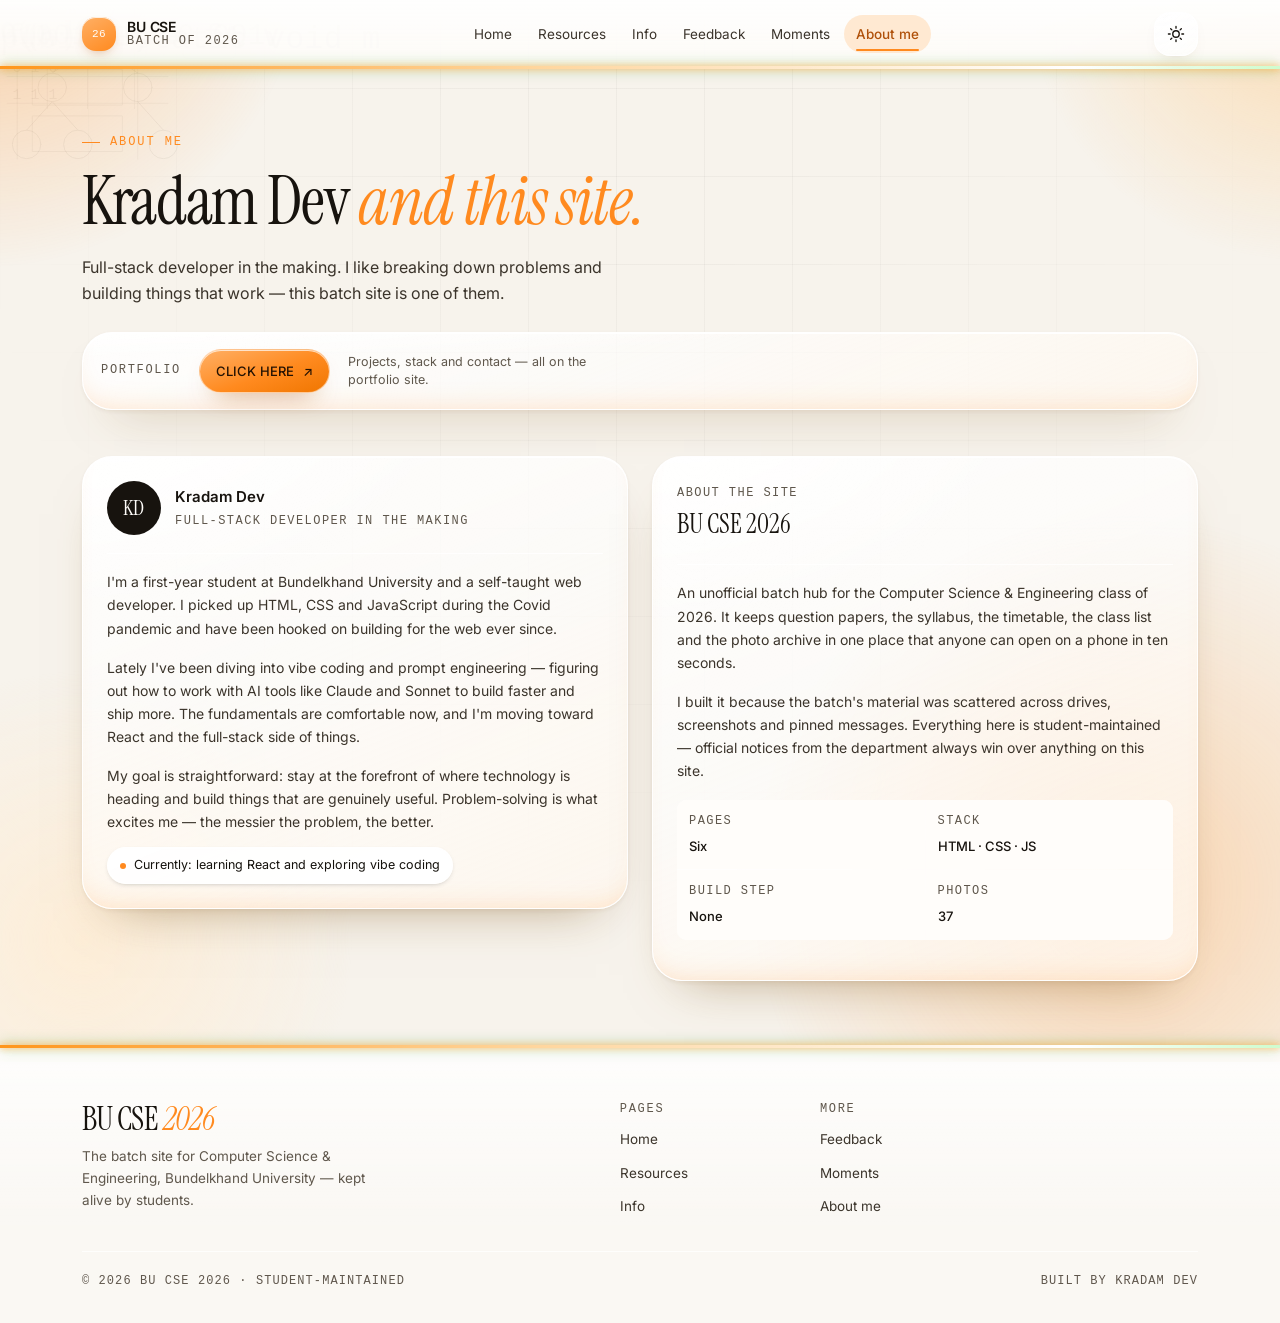
==== commit 880e9e7d: "Neon hairline, and computer-science background art - The tricolour rule becomes a neon sweep: an eig" ====
--- a/about.html
+++ b/about.html
@@ -20,15 +20,15 @@
 <body>
 
 <div class="bg-art" aria-hidden="true">
-  <svg class="bg-art__shape bg-art__ring" viewBox="0 0 200 200"><circle cx="100" cy="100" r="94"/><circle cx="100" cy="100" r="58"/></svg>
-  <svg class="bg-art__shape bg-art__tri" viewBox="0 0 200 200"><path d="M100 18 182 174H18z"/><path d="M100 66v54M74 146h52"/></svg>
-  <svg class="bg-art__shape bg-art__plus" viewBox="0 0 200 200"><path d="M100 22v156M22 100h156"/></svg>
-  <svg class="bg-art__shape bg-art__arc" viewBox="0 0 200 200"><path d="M18 100a82 82 0 0 1 164 0"/><path d="M52 100a48 48 0 0 1 96 0"/></svg>
-  <svg class="bg-art__shape bg-art__square" viewBox="0 0 200 200"><rect x="32" y="32" width="136" height="136" rx="5"/><path d="M32 100h136M100 32v136"/></svg>
-  <svg class="bg-art__shape bg-art__hex" viewBox="0 0 200 200"><path d="M100 14 174 57v86L100 186 26 143V57z"/><circle cx="100" cy="100" r="30"/></svg>
-  <svg class="bg-art__shape bg-art__dots" viewBox="0 0 200 200"><path d="M20 40h160M20 80h160M20 120h160M20 160h160" stroke-dasharray="2 12"/></svg>
-  <svg class="bg-art__shape bg-art__wave" viewBox="0 0 200 200"><path d="M10 140q25-40 50 0t50 0 50 0"/><path d="M10 100q25-40 50 0t50 0 50 0"/><path d="M10 60q25-40 50 0t50 0 50 0"/></svg>
-  <svg class="bg-art__shape bg-art__cross" viewBox="0 0 200 200"><path d="M40 40 160 160M160 40 40 160"/></svg>
+  <svg class="bg-art__shape art-text art-demorgan" viewBox="0 0 460 100"><text class="art-code" x="0" y="70">&#172;(A &#8743; B) &#8801; &#172;A &#8744; &#172;B</text></svg>
+  <svg class="bg-art__shape art-text art-main" viewBox="0 0 560 100"><text class="art-code" x="0" y="70">public static void main(String[] args)</text></svg>
+  <svg class="bg-art__shape art-text art-bigo" viewBox="0 0 300 100"><text class="art-code" x="0" y="70">O(n log n)</text></svg>
+  <svg class="bg-art__shape art-text art-recur" viewBox="0 0 340 100"><text class="art-code" x="0" y="70">f(n) = n &#183; f(n&#8722;1)</text></svg>
+  <svg class="bg-art__shape art-text art-binary" viewBox="0 0 420 100"><text class="art-code" x="0" y="70">01001 10110 00101 11010</text></svg>
+  <svg class="bg-art__shape art-tree" viewBox="0 0 200 200"><circle cx="100" cy="30" r="15"/><circle cx="55" cy="92" r="15"/><circle cx="145" cy="92" r="15"/><circle cx="28" cy="152" r="15"/><circle cx="82" cy="152" r="15"/><circle cx="172" cy="152" r="15"/><path d="M100 45 55 77M100 45 145 77M55 107 28 137M55 107 82 137M145 107 172 137"/></svg>
+  <svg class="bg-art__shape art-list" viewBox="0 0 320 120"><rect x="6" y="32" width="70" height="46" rx="6"/><rect x="125" y="32" width="70" height="46" rx="6"/><rect x="244" y="32" width="70" height="46" rx="6"/><path d="M80 55h34M112 49l8 6-8 6M199 55h34M231 49l8 6-8 6"/></svg>
+  <svg class="bg-art__shape art-truth" viewBox="0 0 260 170"><path d="M10 34h240M10 74h240M10 114h240M10 154h240M70 12v150M130 12v150M200 12v150"/><text class="art-code art-code--sm" x="18" y="28">A B A&#8743;B</text><text class="art-code art-code--sm" x="18" y="68">0 0  0</text><text class="art-code art-code--sm" x="18" y="108">0 1  0</text><text class="art-code art-code--sm" x="18" y="148">1 1  1</text></svg>
+  <svg class="bg-art__shape art-stack" viewBox="0 0 200 220"><path d="M42 30h116v46H42zM42 90h116v46H42zM42 150h116v46H42z"/><path d="M22 20v186M178 20v186"/></svg>
 </div>
 
 <a class="skip-link" href="#main" style="position:absolute;left:-9999px">Skip to content</a>
--- a/style.css
+++ b/style.css
@@ -2893,3 +2893,143 @@
   backdrop-filter: none;
   -webkit-backdrop-filter: none;
 }
+
+/* ==========================================================================
+   TWO DETAILS
+   1. The hero readout is set in the monospace, so the figures sit like an
+      instrument panel rather than as display type.
+   2. A 3px saffron-white-green hairline closes the header and opens the
+      footer. Nothing else about the palette changes.
+   ========================================================================== */
+
+.stat__num,
+.clock {
+  font-family: var(--mono);
+  font-variant-numeric: tabular-nums;
+  letter-spacing: -0.03em;
+}
+
+.stat__label,
+.clock__zone,
+.clock__date {
+  font-family: var(--mono);
+  letter-spacing: 0.08em;
+  text-transform: uppercase;
+}
+
+/* --- the hairline ------------------------------------------------------- */
+.site-header { border-bottom: 0; }
+.site-footer { border-top: 0; }
+
+.site-header::after,
+.site-footer::before {
+  content: "";
+  position: absolute;
+  left: 0;
+  right: 0;
+  height: 3px;
+  background: linear-gradient(90deg,
+    #ff9933 0 33.34%,
+    #ffffff 33.34% 66.67%,
+    #138808 66.67% 100%);
+  pointer-events: none;
+}
+
+/* a hair of shadow so the white band reads against cream paper */
+.site-header::after {
+  bottom: -1px;
+  box-shadow: 0 1px 0 rgba(20, 18, 16, 0.12);
+}
+
+.site-footer::before {
+  top: 0;
+  box-shadow: 0 -1px 0 rgba(20, 18, 16, 0.06), 0 1px 0 rgba(20, 18, 16, 0.12);
+}
+
+[data-theme="dark"] .site-header::after {
+  box-shadow: 0 1px 0 rgba(0, 0, 0, 0.55);
+}
+
+[data-theme="dark"] .site-footer::before {
+  box-shadow: 0 -1px 0 rgba(0, 0, 0, 0.4), 0 1px 0 rgba(0, 0, 0, 0.55);
+}
+
+/* ==========================================================================
+   NEON HAIRLINE + CS BACKGROUND ART
+   ========================================================================== */
+
+/* --- the hairline becomes a neon sweep, cycling through the flag -------- */
+.site-header::after,
+.site-footer::before {
+  background: linear-gradient(90deg,
+    #ff9933 0%,
+    #ffd7a8 14%,
+    #ffffff 28%,
+    #7ef07e 44%,
+    #138808 58%,
+    #7ef07e 72%,
+    #ffffff 86%,
+    #ff9933 100%);
+  background-size: 300% 100%;
+  animation: neon-sweep 9s linear infinite;
+  box-shadow:
+    0 0 6px rgba(255, 153, 51, 0.75),
+    0 0 14px rgba(19, 136, 8, 0.5),
+    0 0 26px rgba(255, 255, 255, 0.22);
+  filter: saturate(1.2);
+}
+
+@keyframes neon-sweep {
+  from { background-position: 0% 50%; }
+  to   { background-position: 300% 50%; }
+}
+
+[data-theme="dark"] .site-header::after,
+[data-theme="dark"] .site-footer::before {
+  box-shadow:
+    0 0 8px rgba(255, 153, 51, 0.85),
+    0 0 18px rgba(19, 136, 8, 0.65),
+    0 0 32px rgba(255, 255, 255, 0.2);
+}
+
+@media (prefers-reduced-motion: reduce) {
+  .site-header::after,
+  .site-footer::before { animation: none; }
+}
+
+/* --- the background art is computer science ---------------------------- */
+.bg-art .art-code {
+  fill: currentColor;
+  stroke: none;
+  font-family: var(--mono);
+  font-size: 46px;
+  letter-spacing: 0.01em;
+}
+
+.bg-art .art-code--sm { font-size: 22px; }
+
+/* formulas sit a little stronger than the line art so they can be read */
+.bg-art__shape.art-text { opacity: 0.12; }
+
+.art-demorgan { width: 300px; height: 65px;  animation-duration: 132s, 300s; animation-delay: -18s, 0s; }
+.art-main     { width: 380px; height: 68px;  animation-duration: 148s, 340s; animation-delay: -70s, -40s; }
+.art-bigo     { width: 165px; height: 55px;  animation-duration: 96s, 220s;  animation-delay: -40s, -80s; }
+.art-recur    { width: 230px; height: 64px;  animation-duration: 124s, 260s; animation-delay: -96s, -20s; }
+.art-binary   { width: 265px; height: 63px;  animation-duration: 160s, 380s; animation-delay: -30s, -150s; }
+.art-tree     { width: 190px; height: 190px; animation-duration: 118s, 280s; animation-delay: -12s, -60s; }
+.art-list     { width: 240px; height: 90px;  animation-duration: 140s, 320s; animation-delay: -84s, -30s; }
+.art-truth    { width: 175px; height: 114px; animation-duration: 104s, 240s; animation-delay: -56s, -110s; }
+.art-stack    { width: 155px; height: 170px; animation-duration: 110s, 250s; animation-delay: -20s, -70s; }
+
+@media (max-width: 899px) {
+  .bg-art__shape.art-text { opacity: 0.12; }
+  .art-demorgan { width: 200px; height: 43px; }
+  .art-main     { width: 240px; height: 43px; }
+  .art-binary   { width: 180px; height: 43px; }
+  .art-list     { width: 160px; height: 60px; }
+  .art-tree     { width: 130px; height: 130px; }
+  .art-stack    { width: 110px; height: 120px; }
+  .art-truth    { width: 120px; height: 78px; }
+  .art-bigo     { width: 115px; height: 38px; }
+  .art-recur    { width: 160px; height: 45px; }
+}
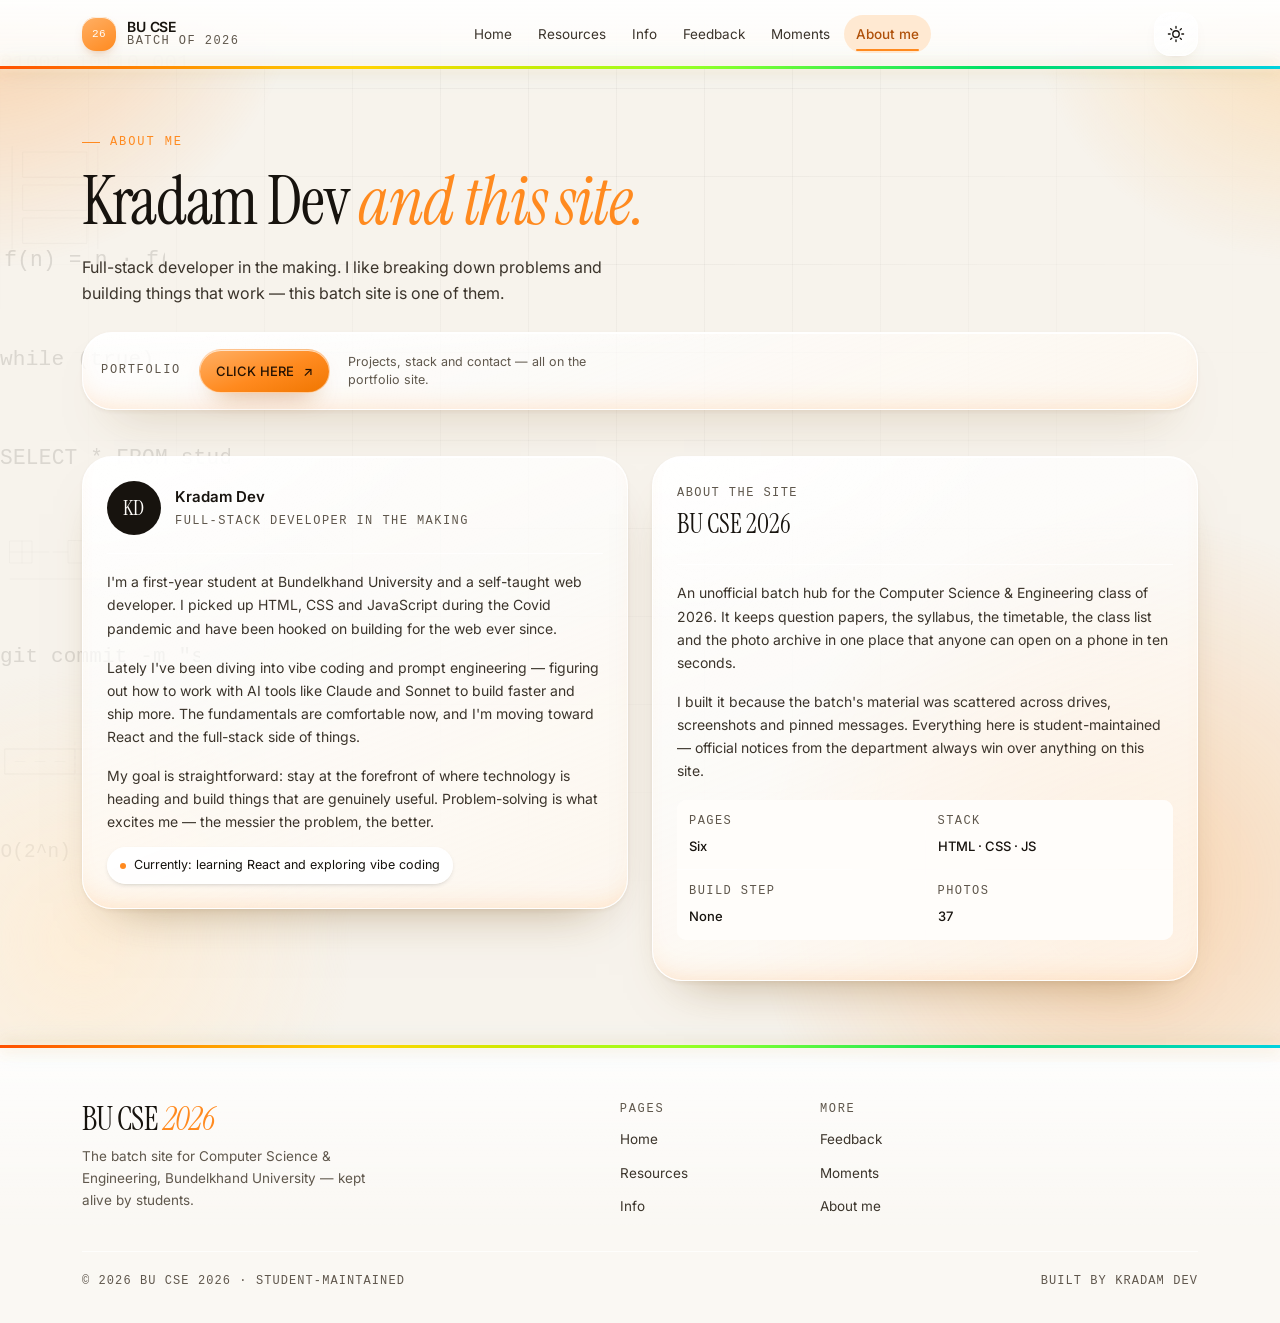
==== commit 9a201659: "Hue-only neon bar, eighteen motifs on 45-degree lanes, faster drift - The hairline gradient now runs" ====
--- a/about.html
+++ b/about.html
@@ -29,6 +29,16 @@
   <svg class="bg-art__shape art-list" viewBox="0 0 320 120"><rect x="6" y="32" width="70" height="46" rx="6"/><rect x="125" y="32" width="70" height="46" rx="6"/><rect x="244" y="32" width="70" height="46" rx="6"/><path d="M80 55h34M112 49l8 6-8 6M199 55h34M231 49l8 6-8 6"/></svg>
   <svg class="bg-art__shape art-truth" viewBox="0 0 260 170"><path d="M10 34h240M10 74h240M10 114h240M10 154h240M70 12v150M130 12v150M200 12v150"/><text class="art-code art-code--sm" x="18" y="28">A B A&#8743;B</text><text class="art-code art-code--sm" x="18" y="68">0 0  0</text><text class="art-code art-code--sm" x="18" y="108">0 1  0</text><text class="art-code art-code--sm" x="18" y="148">1 1  1</text></svg>
   <svg class="bg-art__shape art-stack" viewBox="0 0 200 220"><path d="M42 30h116v46H42zM42 90h116v46H42zM42 150h116v46H42z"/><path d="M22 20v186M178 20v186"/></svg>
+
+  <svg class="bg-art__shape art-text art-while" viewBox="0 0 360 100"><text class="art-code" x="0" y="70">while (true) { }</text></svg>
+  <svg class="bg-art__shape art-text art-sql" viewBox="0 0 500 100"><text class="art-code" x="0" y="70">SELECT * FROM students;</text></svg>
+  <svg class="bg-art__shape art-text art-git" viewBox="0 0 440 100"><text class="art-code" x="0" y="70">git commit -m "ship it"</text></svg>
+  <svg class="bg-art__shape art-text art-exp" viewBox="0 0 260 100"><text class="art-code" x="0" y="70">O(2^n)</text></svg>
+  <svg class="bg-art__shape art-text art-guard" viewBox="0 0 340 100"><text class="art-code" x="0" y="70">if (x != null)</text></svg>
+  <svg class="bg-art__shape art-gates" viewBox="0 0 300 140"><path d="M20 20h44v44H20z"/><path d="M44 20v44M20 42h44"/><path d="M170 20a34 34 0 0 1 0 44h-34V20z"/><path d="M136 42h-30M20 96h250"/><path d="M64 42h34"/></svg>
+  <svg class="bg-art__shape art-search" viewBox="0 0 320 120"><path d="M10 40h300M10 90h300M10 40v50M310 40v50"/><path d="M150 26v78" stroke-dasharray="6 8"/><rect x="10" y="40" width="140" height="50"/><path d="M30 65h20M70 65h20M110 65h20"/></svg>
+  <svg class="bg-art__shape art-graph" viewBox="0 0 220 200"><circle cx="40" cy="40" r="14"/><circle cx="180" cy="50" r="14"/><circle cx="60" cy="150" r="14"/><circle cx="170" cy="160" r="14"/><path d="M54 44 166 50M48 54 56 136M74 146 156 158M176 64 172 146M180 50 66 42"/></svg>
+  <svg class="bg-art__shape art-flow" viewBox="0 0 380 120"><rect x="6" y="34" width="90" height="50" rx="6"/><rect x="145" y="34" width="90" height="50" rx="6"/><rect x="284" y="34" width="90" height="50" rx="6"/><path d="M96 59h40M128 53l8 6-8 6M235 59h40M267 53l8 6-8 6"/></svg>
 </div>
 
 <a class="skip-link" href="#main" style="position:absolute;left:-9999px">Skip to content</a>
--- a/style.css
+++ b/style.css
@@ -2961,22 +2961,27 @@
 /* --- the hairline becomes a neon sweep, cycling through the flag -------- */
 .site-header::after,
 .site-footer::before {
+  /* hues only: no black, no white, and the ends match so the loop is seamless */
   background: linear-gradient(90deg,
-    #ff9933 0%,
-    #ffd7a8 14%,
-    #ffffff 28%,
-    #7ef07e 44%,
-    #138808 58%,
-    #7ef07e 72%,
-    #ffffff 86%,
-    #ff9933 100%);
+    rgb(255, 85, 0) 0%,
+    rgb(255, 208, 0) 9%,
+    rgb(156, 255, 60) 18%,
+    rgb(0, 212, 120) 27%,
+    rgb(0, 200, 255) 36%,
+    rgb(70, 120, 255) 45%,
+    rgb(140, 80, 255) 54%,
+    rgb(230, 60, 220) 63%,
+    rgb(255, 60, 140) 72%,
+    rgb(255, 90, 40) 81%,
+    rgb(255, 150, 0) 90%,
+    rgb(255, 85, 0) 100%);
   background-size: 300% 100%;
-  animation: neon-sweep 9s linear infinite;
+  animation: neon-sweep 12s linear infinite;
   box-shadow:
-    0 0 6px rgba(255, 153, 51, 0.75),
-    0 0 14px rgba(19, 136, 8, 0.5),
-    0 0 26px rgba(255, 255, 255, 0.22);
-  filter: saturate(1.2);
+    0 0 6px rgba(255, 255, 255, 0.55),
+    0 0 14px rgba(255, 153, 51, 0.45),
+    0 0 24px rgba(0, 212, 255, 0.3);
+  filter: saturate(1.15);
 }
 
 @keyframes neon-sweep {
@@ -3011,19 +3016,56 @@
 /* formulas sit a little stronger than the line art so they can be read */
 .bg-art__shape.art-text { opacity: 0.12; }
 
-.art-demorgan { width: 300px; height: 65px;  animation-duration: 132s, 300s; animation-delay: -18s, 0s; }
-.art-main     { width: 380px; height: 68px;  animation-duration: 148s, 340s; animation-delay: -70s, -40s; }
-.art-bigo     { width: 165px; height: 55px;  animation-duration: 96s, 220s;  animation-delay: -40s, -80s; }
-.art-recur    { width: 230px; height: 64px;  animation-duration: 124s, 260s; animation-delay: -96s, -20s; }
-.art-binary   { width: 265px; height: 63px;  animation-duration: 160s, 380s; animation-delay: -30s, -150s; }
-.art-tree     { width: 190px; height: 190px; animation-duration: 118s, 280s; animation-delay: -12s, -60s; }
-.art-list     { width: 240px; height: 90px;  animation-duration: 140s, 320s; animation-delay: -84s, -30s; }
-.art-truth    { width: 175px; height: 114px; animation-duration: 104s, 240s; animation-delay: -56s, -110s; }
-.art-stack    { width: 155px; height: 170px; animation-duration: 110s, 250s; animation-delay: -20s, -70s; }
+/* Each motif rides its own lane at 45 degrees. Equal vmax steps on both axes
+   keep the angle exact, and parallel lanes never cross, so two motifs cannot
+   bunch up no matter where they are in their cycle. */
+@keyframes art-lane {
+  from { translate: -34vmax -34vmax; }
+  to   { translate: 66vmax 66vmax; }
+}
+
+.bg-art__shape {
+  animation-name: art-lane, bg-turn;
+  animation-timing-function: linear, linear;
+  animation-iteration-count: infinite, infinite;
+}
+
+/* text stays upright: a rotating formula reads as noise */
+.bg-art__shape.art-text { animation-name: art-lane; }
+
+.art-demorgan { top: -62%; width: 220px; height: 48px;  animation-duration: 88s, 300s; animation-delay: -6s,   0s; }
+.art-main     { top: -51%; width: 260px; height: 47px;  animation-duration: 74s, 340s; animation-delay: -44s,  -40s; }
+.art-tree     { top: -40%; width: 130px; height: 130px; animation-duration: 96s, 280s; animation-delay: -20s,  -20s; }
+.art-bigo     { top: -29%; width: 120px; height: 40px;  animation-duration: 66s, 360s; animation-delay: -52s,  -90s; }
+.art-list     { top: -18%; width: 170px; height: 64px;  animation-duration: 82s, 320s; animation-delay: -70s,  -40s; }
+.art-truth    { top: -7%;  width: 125px; height: 82px;  animation-duration: 78s, 300s; animation-delay: -12s,  -130s; }
+.art-binary   { top: 4%;   width: 190px; height: 45px;  animation-duration: 92s, 380s; animation-delay: -60s,  -70s; }
+.art-stack    { top: 15%;  width: 110px; height: 122px; animation-duration: 70s, 280s; animation-delay: -30s,  -10s; }
+.art-recur    { top: 26%;  width: 165px; height: 46px;  animation-duration: 84s, 340s; animation-delay: -78s,  -100s; }
+.art-while    { top: 37%;  width: 165px; height: 46px;  animation-duration: 72s, 300s; animation-delay: -18s,  -50s; }
+.art-sql      { top: 48%;  width: 230px; height: 46px;  animation-duration: 90s, 360s; animation-delay: -56s,  -20s; }
+.art-gates    { top: 59%;  width: 150px; height: 70px;  animation-duration: 76s, 320s; animation-delay: -40s,  -60s; }
+.art-git      { top: 70%;  width: 200px; height: 46px;  animation-duration: 68s, 300s; animation-delay: -8s,   -80s; }
+.art-search   { top: 81%;  width: 160px; height: 60px;  animation-duration: 86s, 340s; animation-delay: -64s,  -30s; }
+.art-exp      { top: 92%;  width: 110px; height: 42px;  animation-duration: 80s, 360s; animation-delay: -24s,  -110s; }
+.art-graph    { top: 103%; width: 140px; height: 127px; animation-duration: 94s, 300s; animation-delay: -48s,  -40s; }
+.art-guard    { top: 114%; width: 160px; height: 47px;  animation-duration: 70s, 320s; animation-delay: -14s,  -70s; }
+.art-flow     { top: 125%; width: 180px; height: 57px;  animation-duration: 88s, 340s; animation-delay: -58s,  -20s; }
 
 @media (max-width: 899px) {
   .bg-art__shape.art-text { opacity: 0.12; }
-  .art-demorgan { width: 200px; height: 43px; }
+  .art-truth, .art-stack, .art-recur, .art-gates, .art-graph,
+  .art-search, .art-flow, .art-sql, .art-git { display: none; }
+  /* nine lanes on a phone, re-spaced to fill the height evenly */
+  .art-demorgan { top: -40%; width: 170px; height: 37px; }
+  .art-main     { top: -28%; width: 200px; height: 36px; }
+  .art-tree     { top: -16%; width: 100px; height: 100px; }
+  .art-bigo     { top: -4%;  width: 100px; height: 33px; }
+  .art-list     { top: 8%;   width: 130px; height: 49px; }
+  .art-binary   { top: 20%;  width: 150px; height: 36px; }
+  .art-while    { top: 32%;  width: 130px; height: 36px; }
+  .art-exp      { top: 44%;  width: 90px;  height: 34px; }
+  .art-guard    { top: 56%;  width: 130px; height: 38px; }
   .art-main     { width: 240px; height: 43px; }
   .art-binary   { width: 180px; height: 43px; }
   .art-list     { width: 160px; height: 60px; }
